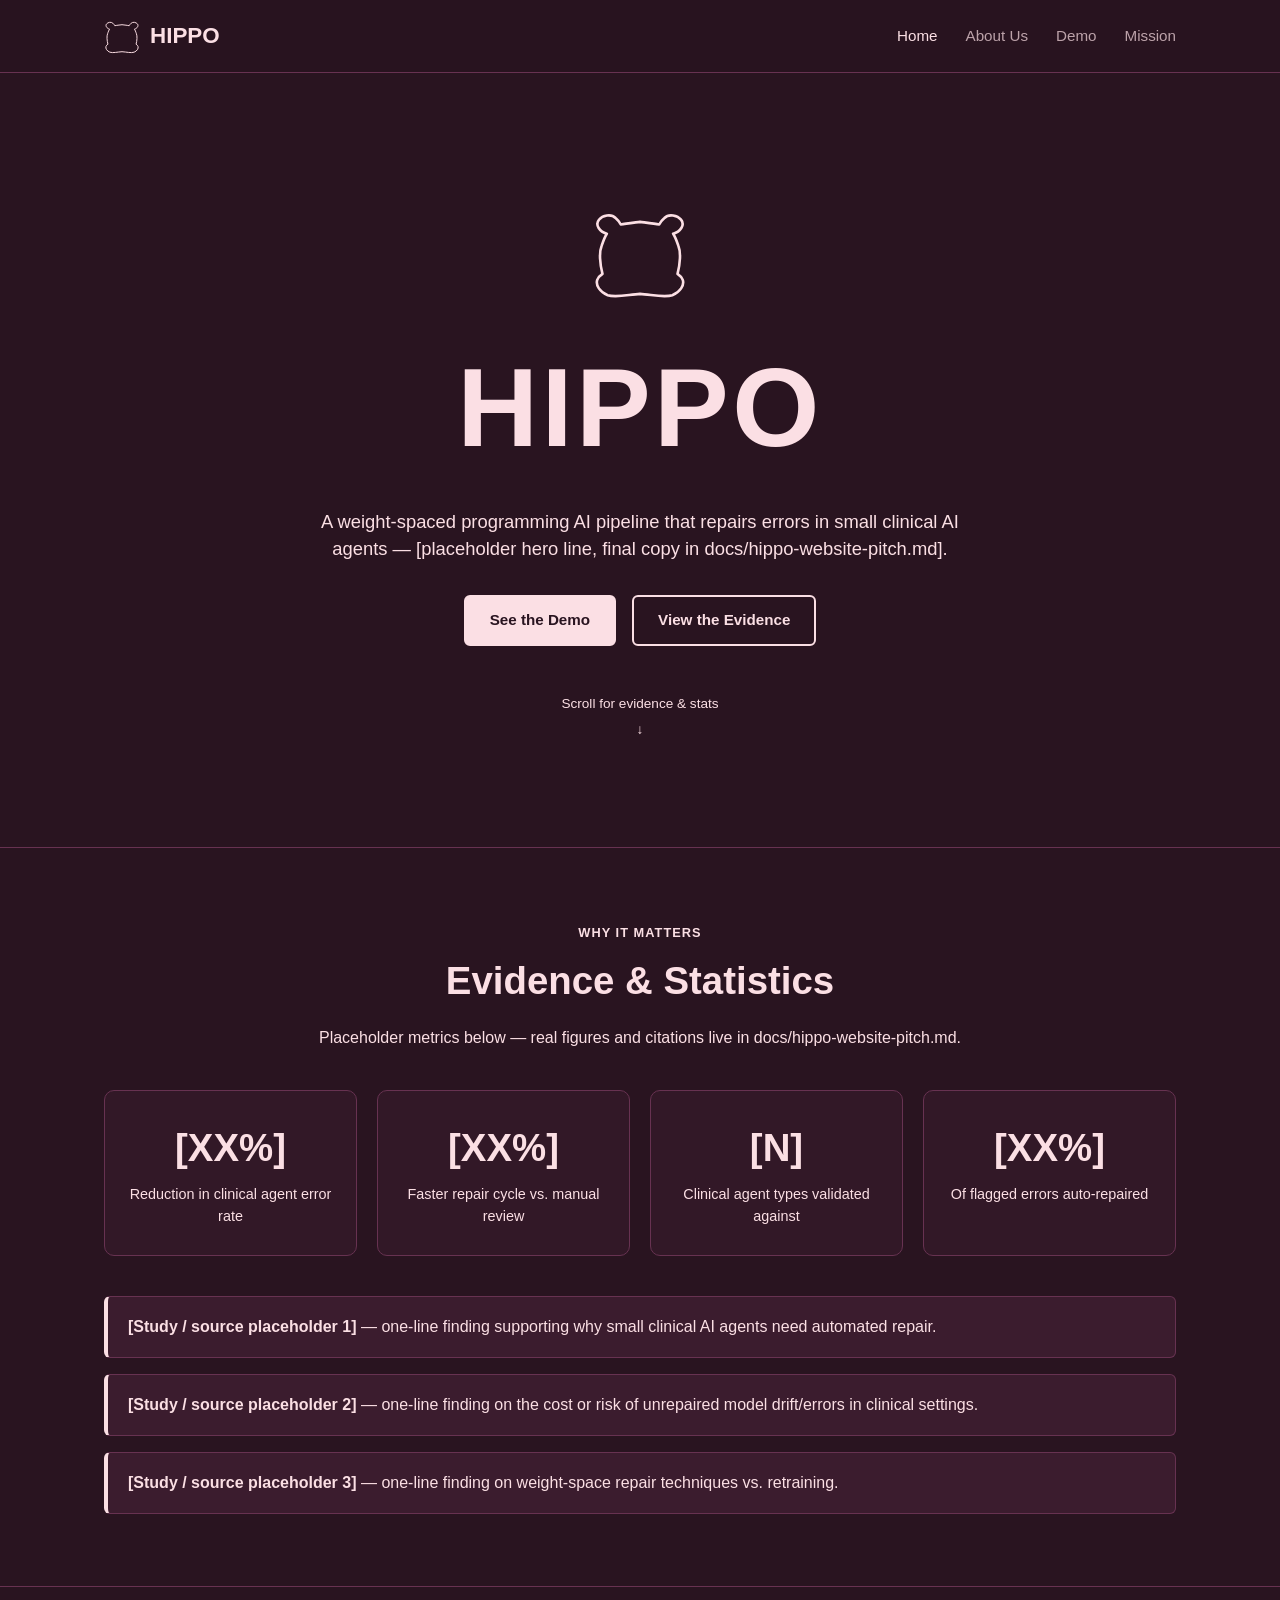
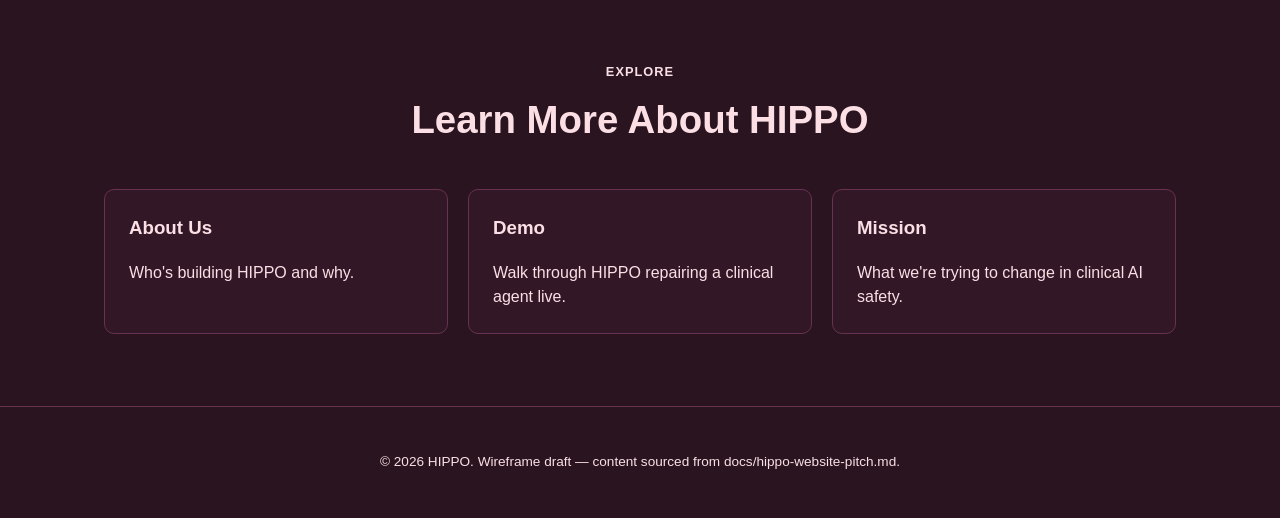
==== index.html @ a2a470d7 "Insert the pink outline hippo logo into the logo placeholders Copies hippo-outline-pink.svg from the" ====
<!DOCTYPE html>
<html lang="en">
  <head>
    <meta charset="UTF-8" />
    <meta name="viewport" content="width=device-width, initial-scale=1.0" />
    <title>HIPPO — Weight-Spaced Repair for Clinical AI</title>
    <link rel="stylesheet" href="assets/styles.css" />
  </head>
  <body>
    <header class="site-header">
      <div class="wrap">
        <a class="brand" href="index.html">
          <span class="logo-slot"><img src="assets/hippo-logo-outline-pink.svg" alt="HIPPO logo" /></span>
          <span>HIPP<strong>O</strong></span>
        </a>
        <nav class="main-nav">
          <ul>
            <li><a href="index.html" aria-current="page">Home</a></li>
            <li><a href="about.html">About Us</a></li>
            <li><a href="demo.html">Demo</a></li>
            <li><a href="mission.html">Mission</a></li>
          </ul>
        </nav>
      </div>
    </header>

    <main>
      <!-- HERO -->
      <section class="hero" style="border-top: none;">
        <div class="logo-slot-lg"><img src="assets/hippo-logo-outline-pink.svg" alt="HIPPO logo" /></div>
        <h1>HIPPO</h1>
        <p class="tagline">
          A weight-spaced programming AI pipeline that repairs errors in small
          clinical AI agents — [placeholder hero line, final copy in
          docs/hippo-website-pitch.md].
        </p>
        <div class="cta-row">
          <a class="btn btn-primary" href="demo.html">See the Demo</a>
          <a class="btn btn-secondary" href="#evidence">View the Evidence</a>
        </div>
        <a class="scroll-cue" href="#evidence">
          <span>Scroll for evidence &amp; stats</span>
          <span>&#8595;</span>
        </a>
      </section>

      <!-- EVIDENCE / STATISTICS -->
      <section id="evidence">
        <div class="wrap">
          <div class="section-head">
            <span class="eyebrow">Why It Matters</span>
            <h2>Evidence &amp; Statistics</h2>
            <p>
              Placeholder metrics below — real figures and citations live in
              docs/hippo-website-pitch.md.
            </p>
          </div>

          <div class="stats-grid">
            <div class="stat-card">
              <div class="stat-value">[XX%]</div>
              <div class="stat-label">Reduction in clinical agent error rate</div>
            </div>
            <div class="stat-card">
              <div class="stat-value">[XX%]</div>
              <div class="stat-label">Faster repair cycle vs. manual review</div>
            </div>
            <div class="stat-card">
              <div class="stat-value">[N]</div>
              <div class="stat-label">Clinical agent types validated against</div>
            </div>
            <div class="stat-card">
              <div class="stat-value">[XX%]</div>
              <div class="stat-label">Of flagged errors auto-repaired</div>
            </div>
          </div>

          <div class="evidence-list">
            <div class="evidence-item">
              <strong>[Study / source placeholder 1]</strong> — one-line
              finding supporting why small clinical AI agents need automated
              repair.
            </div>
            <div class="evidence-item">
              <strong>[Study / source placeholder 2]</strong> — one-line
              finding on the cost or risk of unrepaired model drift/errors in
              clinical settings.
            </div>
            <div class="evidence-item">
              <strong>[Study / source placeholder 3]</strong> — one-line
              finding on weight-space repair techniques vs. retraining.
            </div>
          </div>
        </div>
      </section>

      <!-- QUICK LINKS -->
      <section>
        <div class="wrap">
          <div class="section-head">
            <span class="eyebrow">Explore</span>
            <h2>Learn More About HIPPO</h2>
          </div>
          <div class="card-grid">
            <a class="card" href="about.html">
              <h3>About Us</h3>
              <p>Who's building HIPPO and why.</p>
            </a>
            <a class="card" href="demo.html">
              <h3>Demo</h3>
              <p>Walk through HIPPO repairing a clinical agent live.</p>
            </a>
            <a class="card" href="mission.html">
              <h3>Mission</h3>
              <p>What we're trying to change in clinical AI safety.</p>
            </a>
          </div>
        </div>
      </section>
    </main>

    <footer class="site-footer">
      <div class="wrap">
        <p>&copy; 2026 HIPPO. Wireframe draft — content sourced from docs/hippo-website-pitch.md.</p>
      </div>
    </footer>
  </body>
</html>
---- assets/styles.css ----
/* HIPPO site wireframe — shared styles
   Deep near-black purple background (#291420, darkened from brand #5C4954);
   text, accent, logo, and buttons all unified to a single light pink #FBDFE4.
   Final copy/stats come from docs/hippo-website-pitch.md. */

:root {
  --bg: #291420;
  --bg-raised: #3b1c2e;
  --bg-card: #321827;
  --border: #673251;
  --text: #fbdfe4;
  --text-dim: #fbdfe4;
  --accent: #fbdfe4;
  --accent-dim: #fbdfe4;
  --maxw: 1120px;
}

* {
  box-sizing: border-box;
}

html {
  scroll-behavior: smooth;
}

body {
  margin: 0;
  background-color: var(--bg);
  color: var(--text);
  font-family: Arial, Helvetica, sans-serif;
  line-height: 1.5;
}

a {
  color: var(--accent);
  text-decoration: none;
}

a:hover {
  text-decoration: underline;
}

.wrap {
  max-width: var(--maxw);
  margin: 0 auto;
  padding: 0 24px;
}

/* ---- Header / Nav ---- */

.site-header {
  position: sticky;
  top: 0;
  z-index: 10;
  background: rgba(41, 20, 32, 0.92);
  backdrop-filter: blur(6px);
  border-bottom: 1px solid var(--border);
}

.site-header .wrap {
  display: flex;
  align-items: center;
  justify-content: space-between;
  height: 72px;
}

.brand {
  display: flex;
  align-items: center;
  gap: 10px;
  font-weight: bold;
  font-size: 1.4rem;
  color: var(--text);
}

.brand .logo-slot {
  width: 36px;
  height: 36px;
  display: grid;
  place-items: center;
  flex-shrink: 0;
}

.brand .logo-slot img {
  width: 100%;
  height: 100%;
}

.brand strong {
  color: var(--accent);
  letter-spacing: 0.04em;
}

nav.main-nav ul {
  display: flex;
  gap: 28px;
  list-style: none;
  margin: 0;
  padding: 0;
}

nav.main-nav a {
  color: var(--text-dim);
  font-size: 0.95rem;
  opacity: 0.7;
  transition: opacity 0.2s ease;
}

nav.main-nav a[aria-current="page"] {
  color: var(--accent);
  opacity: 1;
  text-decoration: none;
}

nav.main-nav a:hover {
  color: var(--accent);
  opacity: 1;
}

/* ---- Hero ---- */

.hero {
  min-height: 86vh;
  display: flex;
  flex-direction: column;
  align-items: center;
  justify-content: center;
  text-align: center;
  padding: 64px 24px 40px;
}

.hero .logo-slot-lg {
  width: 96px;
  height: 96px;
  display: grid;
  place-items: center;
  margin-bottom: 24px;
}

.hero .logo-slot-lg img {
  width: 100%;
  height: 100%;
}

.hero h1 {
  margin: 0;
  font-size: clamp(3.5rem, 12vw, 7rem);
  color: var(--accent);
  letter-spacing: 0.03em;
}

.hero .tagline {
  margin: 16px 0 0;
  max-width: 640px;
  color: var(--text-dim);
  font-size: 1.15rem;
}

.hero .cta-row {
  margin-top: 32px;
  display: flex;
  gap: 16px;
  flex-wrap: wrap;
  justify-content: center;
}

.btn {
  display: inline-block;
  padding: 12px 24px;
  border-radius: 6px;
  font-weight: bold;
  font-size: 0.95rem;
  border: 2px solid var(--accent);
  transition: filter 0.2s ease, transform 0.2s ease, background 0.2s ease,
    box-shadow 0.2s ease;
}

.btn-primary {
  background: var(--accent);
  color: var(--bg);
}

.btn-primary:hover {
  filter: brightness(0.88);
  transform: translateY(-2px);
  box-shadow: 0 8px 18px rgba(0, 0, 0, 0.35);
  text-decoration: none;
}

.btn-secondary {
  background: transparent;
  color: var(--accent);
}

.btn-secondary:hover {
  background: rgba(251, 223, 228, 0.16);
  transform: translateY(-2px);
  text-decoration: none;
}

.scroll-cue {
  margin-top: 48px;
  color: var(--text-dim);
  font-size: 0.85rem;
  display: flex;
  flex-direction: column;
  align-items: center;
  gap: 6px;
  animation: bob 2s ease-in-out infinite;
}

@keyframes bob {
  0%, 100% { transform: translateY(0); }
  50% { transform: translateY(6px); }
}

/* ---- Generic section ---- */

section {
  padding: 72px 0;
  border-top: 1px solid var(--border);
}

section .section-head {
  text-align: center;
  max-width: 680px;
  margin: 0 auto 40px;
}

section .section-head .eyebrow {
  color: var(--accent);
  text-transform: uppercase;
  letter-spacing: 0.08em;
  font-size: 0.8rem;
  font-weight: bold;
}

section .section-head h2 {
  margin: 8px 0 12px;
  font-size: clamp(1.8rem, 4vw, 2.4rem);
}

section .section-head p {
  color: var(--text-dim);
}

.placeholder-note {
  font-size: 0.8rem;
  color: var(--text-dim);
  border: 1px dashed var(--border);
  border-radius: 6px;
  padding: 10px 14px;
  display: inline-block;
  margin: 0 auto 32px;
}

/* ---- Stats / evidence grid ---- */

.stats-grid {
  display: grid;
  grid-template-columns: repeat(auto-fit, minmax(220px, 1fr));
  gap: 20px;
}

.stat-card {
  background: var(--bg-card);
  border: 1px solid var(--border);
  border-radius: 10px;
  padding: 28px 20px;
  text-align: center;
}

.stat-card .stat-value {
  font-size: 2.4rem;
  font-weight: bold;
  color: var(--accent);
}

.stat-card .stat-label {
  margin-top: 8px;
  color: var(--text-dim);
  font-size: 0.9rem;
}

.evidence-list {
  margin-top: 40px;
  display: grid;
  gap: 16px;
}

.evidence-item {
  background: var(--bg-raised);
  border: 1px solid var(--border);
  border-left: 4px solid var(--accent);
  border-radius: 6px;
  padding: 18px 20px;
  color: var(--text-dim);
}

.evidence-item strong {
  color: var(--text);
}

/* ---- Content blocks (about / mission / demo) ---- */

.content-grid {
  display: grid;
  grid-template-columns: 1.1fr 0.9fr;
  gap: 40px;
  align-items: start;
}

@media (max-width: 760px) {
  .content-grid {
    grid-template-columns: 1fr;
  }
}

.media-slot {
  border: 2px dashed var(--border);
  border-radius: 10px;
  min-height: 260px;
  display: grid;
  place-items: center;
  color: var(--text-dim);
  background: var(--bg-raised);
  text-align: center;
  padding: 24px;
}

.card-grid {
  display: grid;
  grid-template-columns: repeat(auto-fit, minmax(240px, 1fr));
  gap: 20px;
}

.card {
  background: var(--bg-card);
  border: 1px solid var(--border);
  border-radius: 10px;
  padding: 24px;
}

.card h3 {
  margin-top: 0;
  color: var(--accent);
}

.card p:last-child {
  margin-bottom: 0;
}

/* Clickable cards (e.g. the homepage quick links) get a glassy pop-up hover
   instead of a separate "Go to X" link. */
a.card {
  display: block;
  color: var(--text);
  text-decoration: none;
  transition: transform 0.2s ease, background 0.2s ease, box-shadow 0.2s ease,
    border-color 0.2s ease;
}

a.card:hover {
  transform: translateY(-6px);
  background: rgba(251, 223, 228, 0.12);
  backdrop-filter: blur(10px);
  -webkit-backdrop-filter: blur(10px);
  border-color: var(--accent);
  box-shadow: 0 14px 28px rgba(0, 0, 0, 0.4);
  text-decoration: none;
}

/* ---- Footer ---- */

.site-footer {
  border-top: 1px solid var(--border);
  padding: 32px 0;
  color: var(--text-dim);
  font-size: 0.85rem;
  text-align: center;
}

.site-footer a {
  color: var(--text-dim);
}
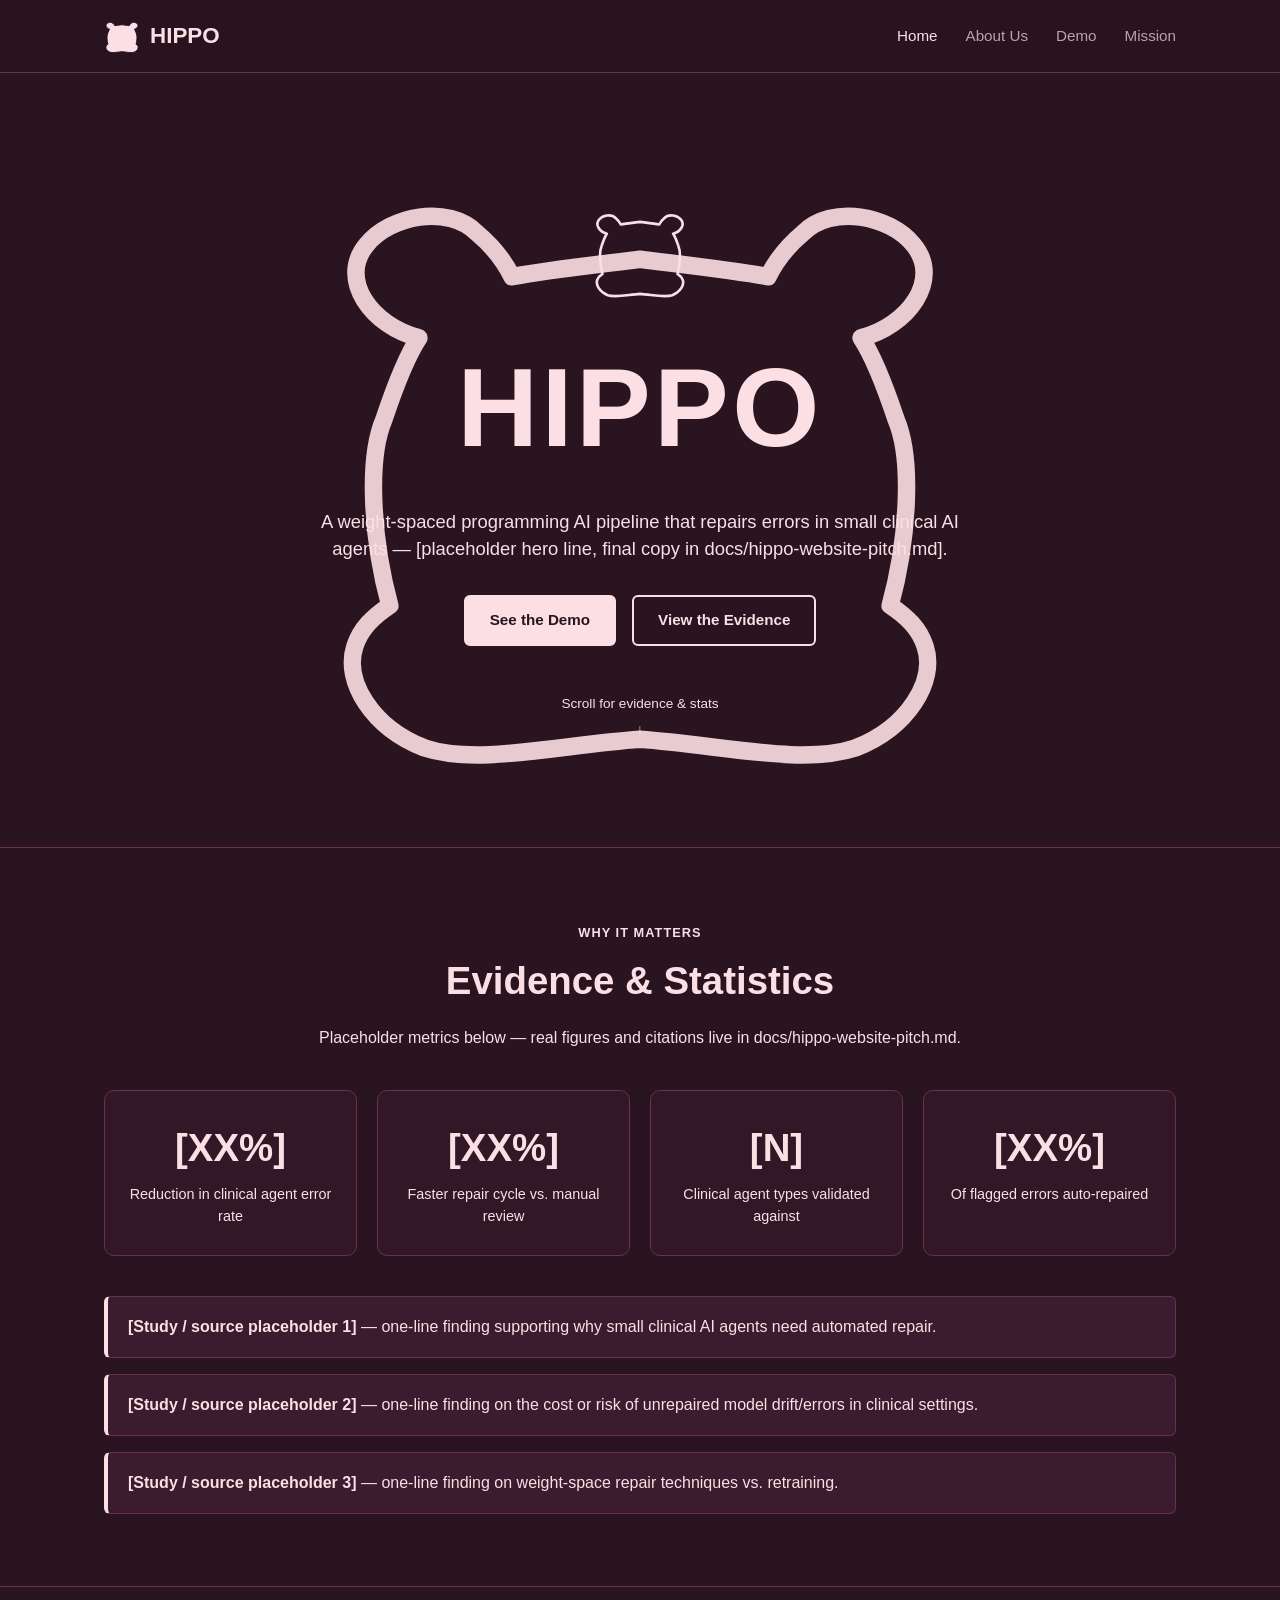
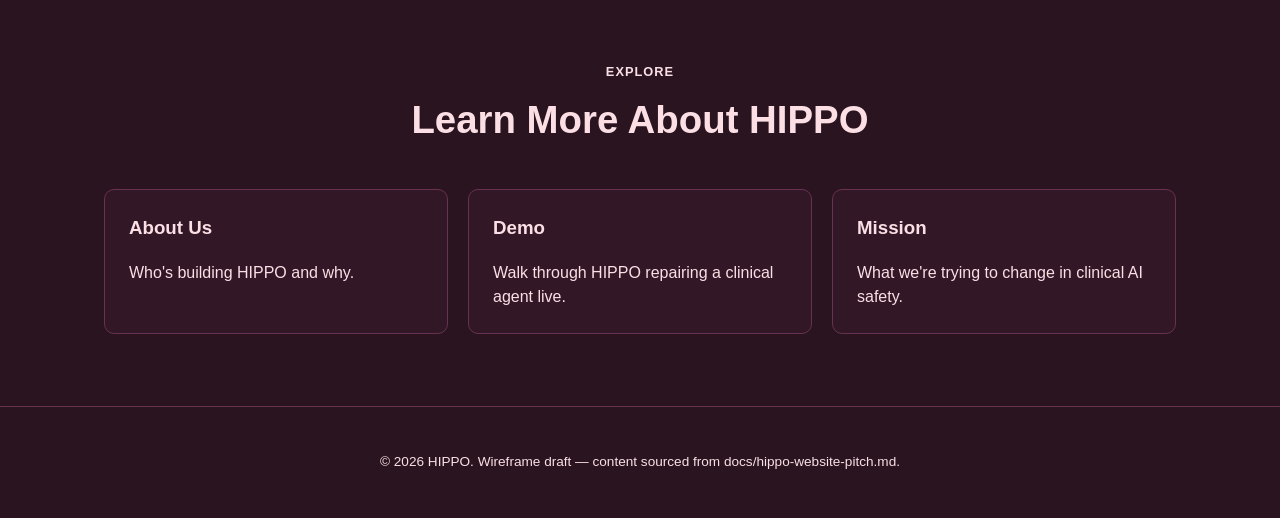
==== commit 0b41a08e: "Landing page: pink-filled header logo + huge outline hippo behind hero text Copies hippo-pink-plum.s" ====
--- a/index.html
+++ b/index.html
@@ -10,7 +10,7 @@
     <header class="site-header">
       <div class="wrap">
         <a class="brand" href="index.html">
-          <span class="logo-slot"><img src="assets/hippo-logo-outline-pink.svg" alt="HIPPO logo" /></span>
+          <span class="logo-slot"><img src="assets/hippo-logo-pink-filled.svg" alt="HIPPO logo" /></span>
           <span>HIPP<strong>O</strong></span>
         </a>
         <nav class="main-nav">
@@ -27,21 +27,29 @@
     <main>
       <!-- HERO -->
       <section class="hero" style="border-top: none;">
-        <div class="logo-slot-lg"><img src="assets/hippo-logo-outline-pink.svg" alt="HIPPO logo" /></div>
-        <h1>HIPPO</h1>
-        <p class="tagline">
-          A weight-spaced programming AI pipeline that repairs errors in small
-          clinical AI agents — [placeholder hero line, final copy in
-          docs/hippo-website-pitch.md].
-        </p>
-        <div class="cta-row">
-          <a class="btn btn-primary" href="demo.html">See the Demo</a>
-          <a class="btn btn-secondary" href="#evidence">View the Evidence</a>
+        <img
+          class="hero-bg-logo"
+          src="assets/hippo-logo-outline-pink.svg"
+          alt=""
+          aria-hidden="true"
+        />
+        <div class="hero-content">
+          <div class="logo-slot-lg"><img src="assets/hippo-logo-outline-pink.svg" alt="HIPPO logo" /></div>
+          <h1>HIPPO</h1>
+          <p class="tagline">
+            A weight-spaced programming AI pipeline that repairs errors in small
+            clinical AI agents — [placeholder hero line, final copy in
+            docs/hippo-website-pitch.md].
+          </p>
+          <div class="cta-row">
+            <a class="btn btn-primary" href="demo.html">See the Demo</a>
+            <a class="btn btn-secondary" href="#evidence">View the Evidence</a>
+          </div>
+          <a class="scroll-cue" href="#evidence">
+            <span>Scroll for evidence &amp; stats</span>
+            <span>&#8595;</span>
+          </a>
         </div>
-        <a class="scroll-cue" href="#evidence">
-          <span>Scroll for evidence &amp; stats</span>
-          <span>&#8595;</span>
-        </a>
       </section>
 
       <!-- EVIDENCE / STATISTICS -->
--- a/assets/styles.css
+++ b/assets/styles.css
@@ -120,6 +120,8 @@
 /* ---- Hero ---- */
 
 .hero {
+  position: relative;
+  overflow: hidden;
   min-height: 86vh;
   display: flex;
   flex-direction: column;
@@ -127,6 +129,27 @@
   justify-content: center;
   text-align: center;
   padding: 64px 24px 40px;
+}
+
+.hero-bg-logo {
+  position: absolute;
+  top: 50%;
+  left: 50%;
+  width: min(640px, 92vw);
+  height: auto;
+  transform: translate(-50%, -50%);
+  z-index: 0;
+  pointer-events: none;
+  opacity: 0.9;
+}
+
+.hero-content {
+  position: relative;
+  z-index: 1;
+  display: flex;
+  flex-direction: column;
+  align-items: center;
+  width: 100%;
 }
 
 .hero .logo-slot-lg {
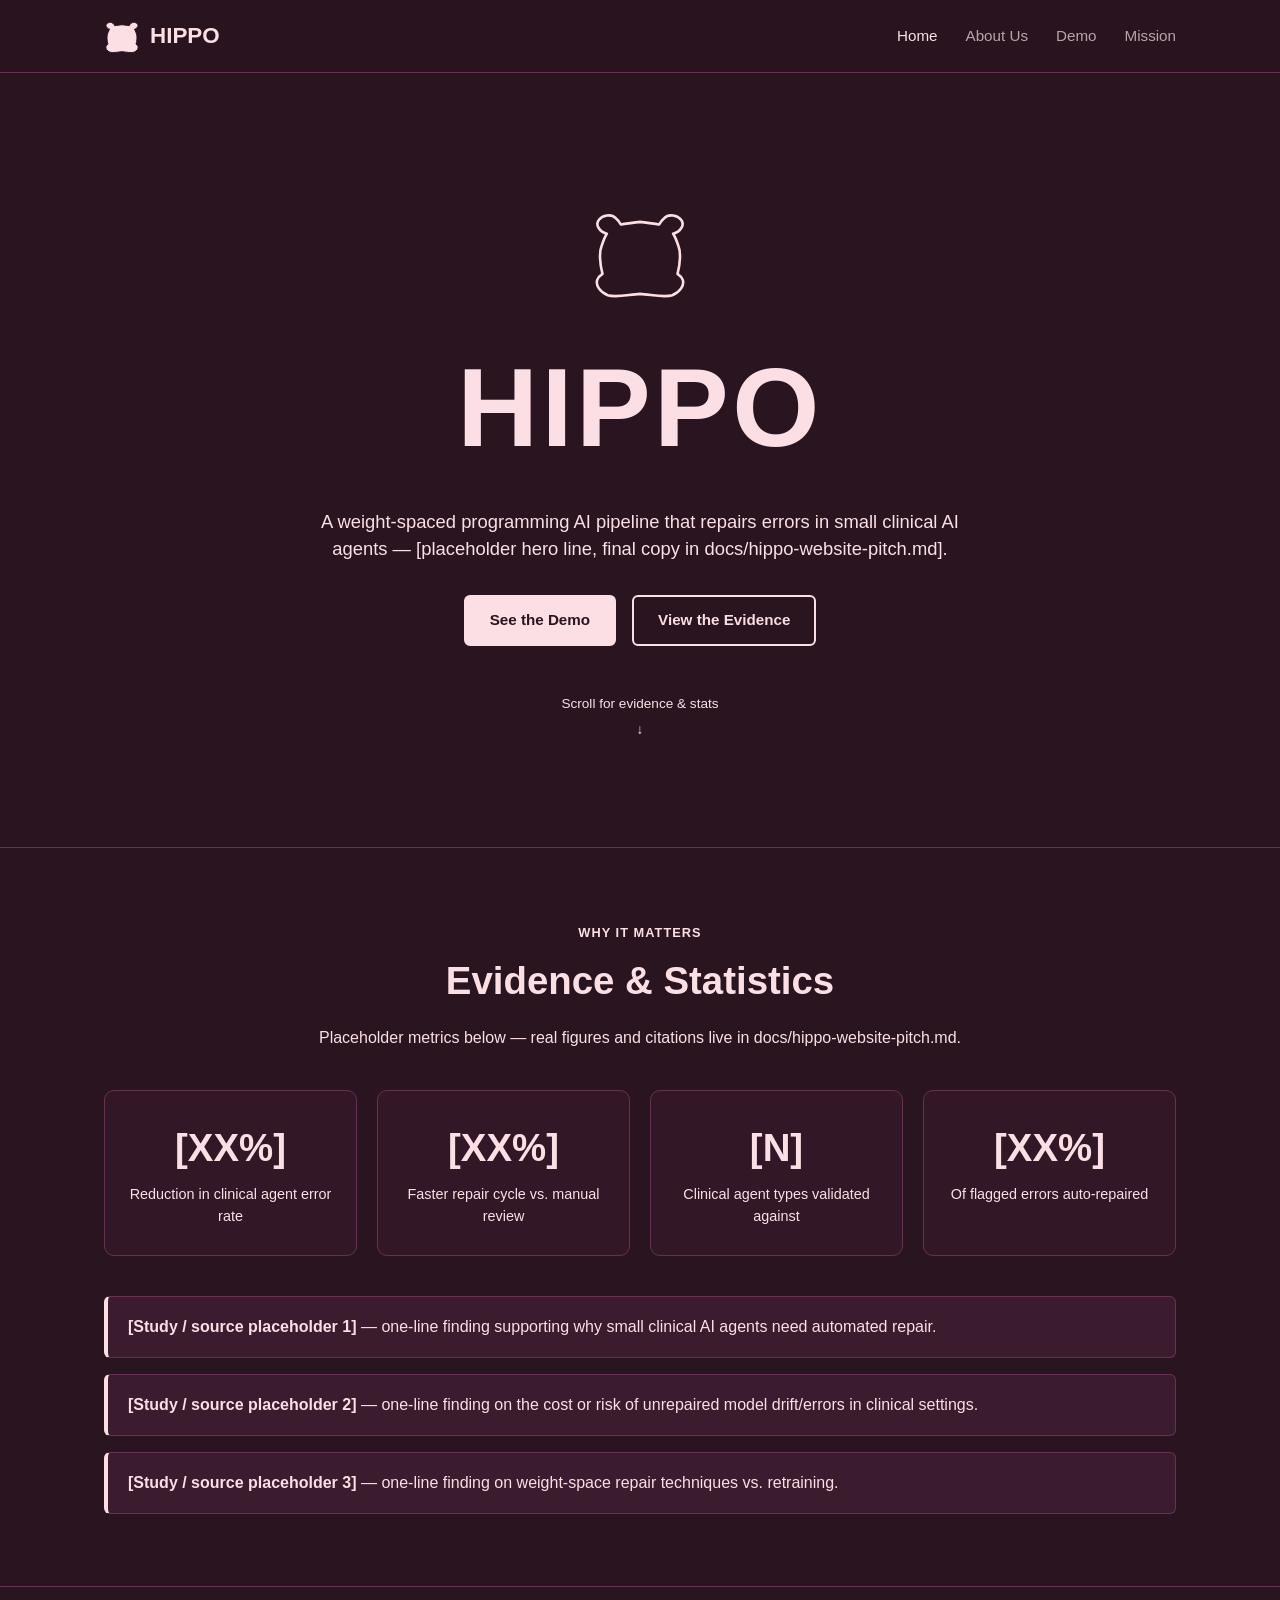
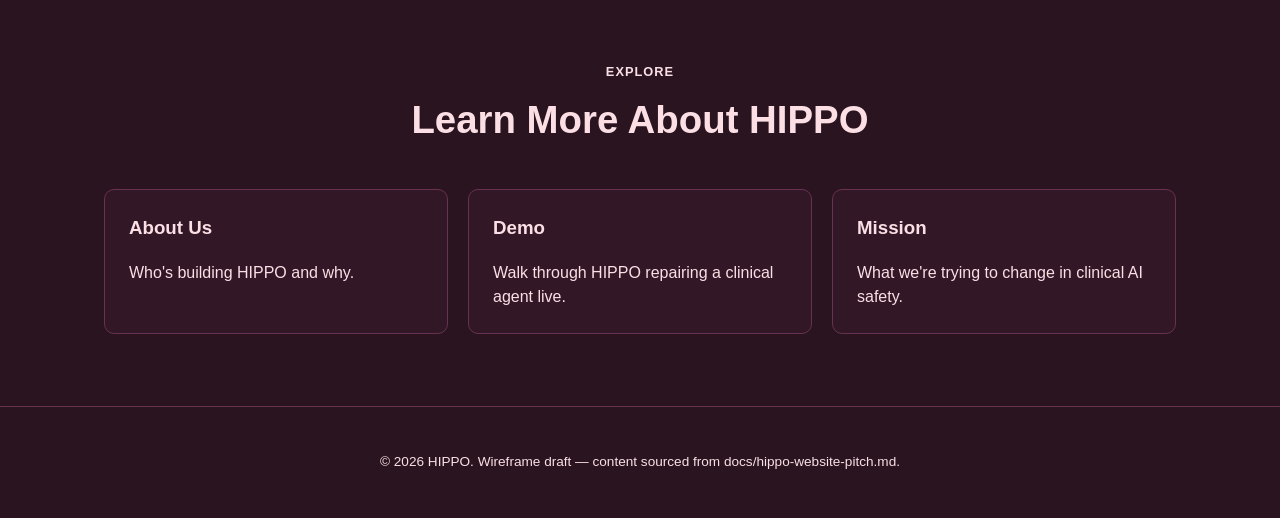
==== commit 6f67ba24: "Remove the big background hippo from the landing page hero Reverts the decorative huge outline logo " ====
--- a/index.html
+++ b/index.html
@@ -27,29 +27,21 @@
     <main>
       <!-- HERO -->
       <section class="hero" style="border-top: none;">
-        <img
-          class="hero-bg-logo"
-          src="assets/hippo-logo-outline-pink.svg"
-          alt=""
-          aria-hidden="true"
-        />
-        <div class="hero-content">
-          <div class="logo-slot-lg"><img src="assets/hippo-logo-outline-pink.svg" alt="HIPPO logo" /></div>
-          <h1>HIPPO</h1>
-          <p class="tagline">
-            A weight-spaced programming AI pipeline that repairs errors in small
-            clinical AI agents — [placeholder hero line, final copy in
-            docs/hippo-website-pitch.md].
-          </p>
-          <div class="cta-row">
-            <a class="btn btn-primary" href="demo.html">See the Demo</a>
-            <a class="btn btn-secondary" href="#evidence">View the Evidence</a>
-          </div>
-          <a class="scroll-cue" href="#evidence">
-            <span>Scroll for evidence &amp; stats</span>
-            <span>&#8595;</span>
-          </a>
+        <div class="logo-slot-lg"><img src="assets/hippo-logo-outline-pink.svg" alt="HIPPO logo" /></div>
+        <h1>HIPPO</h1>
+        <p class="tagline">
+          A weight-spaced programming AI pipeline that repairs errors in small
+          clinical AI agents — [placeholder hero line, final copy in
+          docs/hippo-website-pitch.md].
+        </p>
+        <div class="cta-row">
+          <a class="btn btn-primary" href="demo.html">See the Demo</a>
+          <a class="btn btn-secondary" href="#evidence">View the Evidence</a>
         </div>
+        <a class="scroll-cue" href="#evidence">
+          <span>Scroll for evidence &amp; stats</span>
+          <span>&#8595;</span>
+        </a>
       </section>
 
       <!-- EVIDENCE / STATISTICS -->
--- a/assets/styles.css
+++ b/assets/styles.css
@@ -120,8 +120,6 @@
 /* ---- Hero ---- */
 
 .hero {
-  position: relative;
-  overflow: hidden;
   min-height: 86vh;
   display: flex;
   flex-direction: column;
@@ -129,27 +127,6 @@
   justify-content: center;
   text-align: center;
   padding: 64px 24px 40px;
-}
-
-.hero-bg-logo {
-  position: absolute;
-  top: 50%;
-  left: 50%;
-  width: min(640px, 92vw);
-  height: auto;
-  transform: translate(-50%, -50%);
-  z-index: 0;
-  pointer-events: none;
-  opacity: 0.9;
-}
-
-.hero-content {
-  position: relative;
-  z-index: 1;
-  display: flex;
-  flex-direction: column;
-  align-items: center;
-  width: 100%;
 }
 
 .hero .logo-slot-lg {
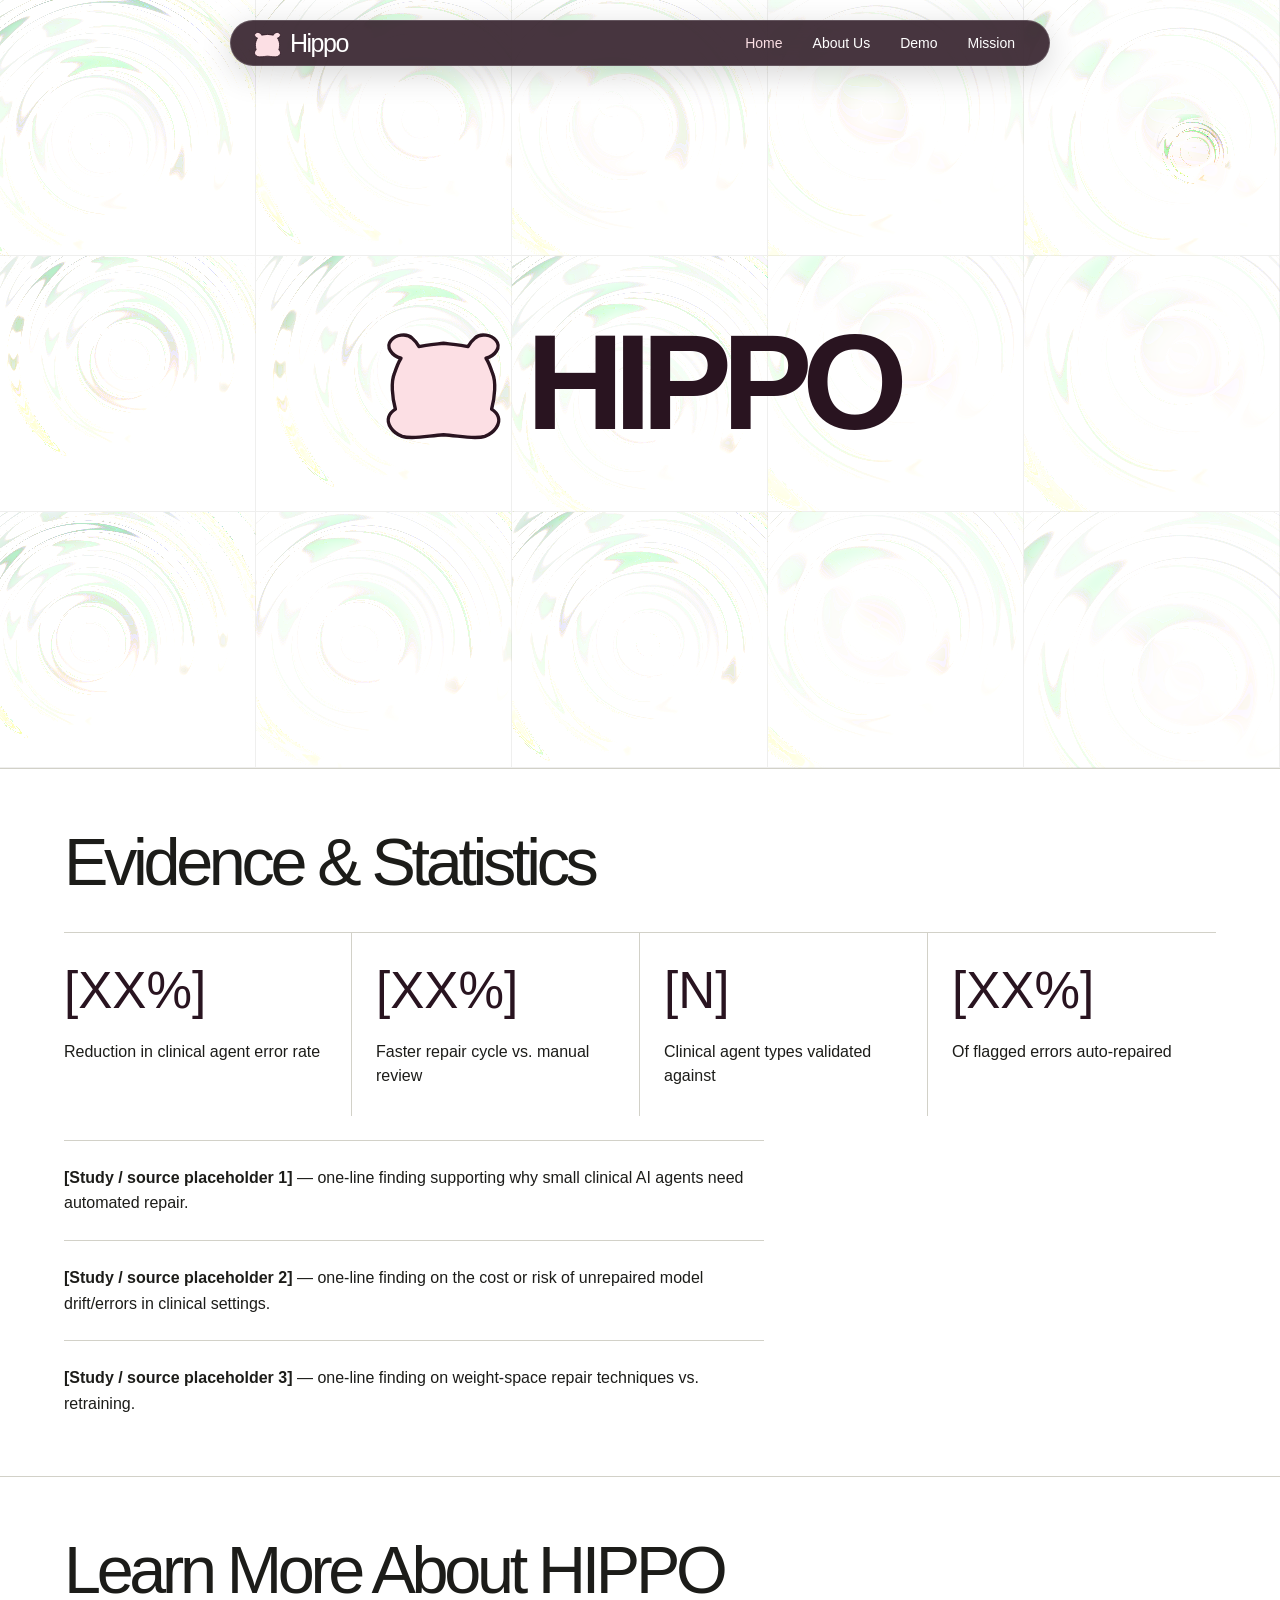
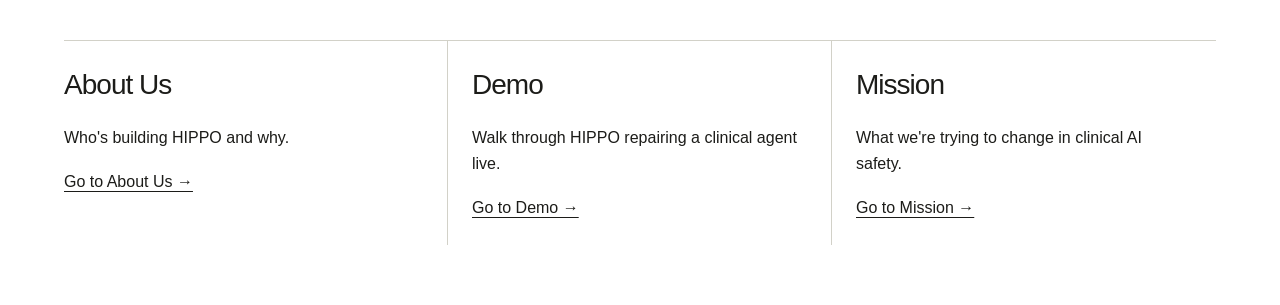
==== commit 508d1249: "Add hippo branding, wine accents, floating navigation and hero parallax" ====
--- a/index.html
+++ b/index.html
@@ -1,128 +1,65 @@
 <!DOCTYPE html>
 <html lang="en">
   <head>
-    <meta charset="UTF-8" />
-    <meta name="viewport" content="width=device-width, initial-scale=1.0" />
-    <title>HIPPO — Weight-Spaced Repair for Clinical AI</title>
-    <link rel="stylesheet" href="assets/styles.css" />
-  </head>
+    <meta charset="UTF-8">
+    <meta name="viewport" content="width=device-width, initial-scale=1">
+    <title>Hippo</title>
+    <link rel="stylesheet" href="assets/styles.css">
+    <script src="assets/rain.js" defer></script>
+    <script src="assets/parallax.js" defer></script>
+    <script src="assets/header.js" defer></script>
+</head>
   <body>
-    <header class="site-header">
-      <div class="wrap">
-        <a class="brand" href="index.html">
-          <span class="logo-slot"><img src="assets/hippo-logo-pink-filled.svg" alt="HIPPO logo" /></span>
-          <span>HIPP<strong>O</strong></span>
-        </a>
-        <nav class="main-nav">
-          <ul>
-            <li><a href="index.html" aria-current="page">Home</a></li>
-            <li><a href="about.html">About Us</a></li>
-            <li><a href="demo.html">Demo</a></li>
-            <li><a href="mission.html">Mission</a></li>
-          </ul>
-        </nav>
-      </div>
-    </header>
-
-    <main>
-      <!-- HERO -->
-      <section class="hero" style="border-top: none;">
-        <div class="logo-slot-lg"><img src="assets/hippo-logo-outline-pink.svg" alt="HIPPO logo" /></div>
-        <h1>HIPPO</h1>
-        <p class="tagline">
-          A weight-spaced programming AI pipeline that repairs errors in small
-          clinical AI agents — [placeholder hero line, final copy in
-          docs/hippo-website-pitch.md].
-        </p>
-        <div class="cta-row">
-          <a class="btn btn-primary" href="demo.html">See the Demo</a>
-          <a class="btn btn-secondary" href="#evidence">View the Evidence</a>
-        </div>
-        <a class="scroll-cue" href="#evidence">
-          <span>Scroll for evidence &amp; stats</span>
-          <span>&#8595;</span>
-        </a>
-      </section>
-
-      <!-- EVIDENCE / STATISTICS -->
-      <section id="evidence">
-        <div class="wrap">
-          <div class="section-head">
-            <span class="eyebrow">Why It Matters</span>
-            <h2>Evidence &amp; Statistics</h2>
-            <p>
-              Placeholder metrics below — real figures and citations live in
-              docs/hippo-website-pitch.md.
-            </p>
-          </div>
-
-          <div class="stats-grid">
-            <div class="stat-card">
-              <div class="stat-value">[XX%]</div>
-              <div class="stat-label">Reduction in clinical agent error rate</div>
-            </div>
-            <div class="stat-card">
-              <div class="stat-value">[XX%]</div>
-              <div class="stat-label">Faster repair cycle vs. manual review</div>
-            </div>
-            <div class="stat-card">
-              <div class="stat-value">[N]</div>
-              <div class="stat-label">Clinical agent types validated against</div>
-            </div>
-            <div class="stat-card">
-              <div class="stat-value">[XX%]</div>
-              <div class="stat-label">Of flagged errors auto-repaired</div>
-            </div>
-          </div>
-
-          <div class="evidence-list">
-            <div class="evidence-item">
-              <strong>[Study / source placeholder 1]</strong> — one-line
-              finding supporting why small clinical AI agents need automated
-              repair.
-            </div>
-            <div class="evidence-item">
-              <strong>[Study / source placeholder 2]</strong> — one-line
-              finding on the cost or risk of unrepaired model drift/errors in
-              clinical settings.
-            </div>
-            <div class="evidence-item">
-              <strong>[Study / source placeholder 3]</strong> — one-line
-              finding on weight-space repair techniques vs. retraining.
-            </div>
+    <header class="site-header"><a class="brand" href="index.html" aria-label="Hippo home"><img class="hippo-logo" src="assets/hippo-logo-pink-filled.svg" alt="" width="220" height="220"><span>Hippo</span></a><nav aria-label="Main navigation"><a href="index.html" aria-current="page">Home</a><a href="about.html">About Us</a><a href="demo.html">Demo</a><a href="mission.html">Mission</a></nav></header>
+    <main id="main">
+      <section class="hero" aria-labelledby="hero-title">
+        <div class="rain-field">
+          <canvas id="rain" role="img" aria-label="A five-column, three-row grid of animated impact ripples"></canvas>
+          <div class="field-grid" aria-hidden="true">
+            <span></span>
+            <span></span>
+            <span></span>
+            <span></span>
+            <span></span>
+            <span></span>
+            <span></span>
+            <span></span>
+            <span></span>
+            <span></span>
+            <span></span>
+            <span></span>
+            <span></span>
+            <span></span>
+            <span></span>
           </div>
         </div>
+        <h1 id="hero-title"><img class="hippo-logo" src="assets/hippo-logo-pink-filled.svg" alt="" width="220" height="220"><span>HIPPO</span></h1>
       </section>
-
-      <!-- QUICK LINKS -->
-      <section>
-        <div class="wrap">
-          <div class="section-head">
-            <span class="eyebrow">Explore</span>
-            <h2>Learn More About HIPPO</h2>
-          </div>
-          <div class="card-grid">
-            <a class="card" href="about.html">
+      <p id="rain-status" role="status" hidden></p>
+<section id="evidence" class="original-content original-section">
+<h2>Evidence &amp; Statistics</h2>
+<div class="original-cards original-metrics"><article>
+              <div class="stat-value">[XX%]</div>
+              <div class="stat-label">Reduction in clinical agent error rate</div></article><article>
+              <div class="stat-value">[XX%]</div>
+              <div class="stat-label">Faster repair cycle vs. manual review</div></article><article>
+              <div class="stat-value">[N]</div>
+              <div class="stat-label">Clinical agent types validated against</div></article><article>
+              <div class="stat-value">[XX%]</div>
+              <div class="stat-label">Of flagged errors auto-repaired</div></article></div><div class="original-sources"><p><strong>[Study / source placeholder 1]</strong> — one-line finding supporting why small clinical AI agents need automated repair.</p><p><strong>[Study / source placeholder 2]</strong> — one-line finding on the cost or risk of unrepaired model drift/errors in clinical settings.</p><p><strong>[Study / source placeholder 3]</strong> — one-line finding on weight-space repair techniques vs. retraining.</p></div></section>
+<section class="original-content original-section"><h2>Learn More About HIPPO</h2><div class="original-cards"><article>
               <h3>About Us</h3>
               <p>Who's building HIPPO and why.</p>
-            </a>
-            <a class="card" href="demo.html">
+              <a href="about.html">Go to About Us &rarr;</a>
+            </article><article>
               <h3>Demo</h3>
               <p>Walk through HIPPO repairing a clinical agent live.</p>
-            </a>
-            <a class="card" href="mission.html">
+              <a href="demo.html">Go to Demo &rarr;</a>
+            </article><article>
               <h3>Mission</h3>
               <p>What we're trying to change in clinical AI safety.</p>
-            </a>
-          </div>
-        </div>
-      </section>
+              <a href="mission.html">Go to Mission &rarr;</a>
+            </article></div></section>
     </main>
-
-    <footer class="site-footer">
-      <div class="wrap">
-        <p>&copy; 2026 HIPPO. Wireframe draft — content sourced from docs/hippo-website-pitch.md.</p>
-      </div>
-    </footer>
   </body>
 </html>
--- a/assets/styles.css
+++ b/assets/styles.css
@@ -1,385 +1,1344 @@
-/* HIPPO site wireframe — shared styles
-   Deep near-black purple background (#291420, darkened from brand #5C4954);
-   text, accent, logo, and buttons all unified to a single light pink #FBDFE4.
-   Final copy/stats come from docs/hippo-website-pitch.md. */
-
 :root {
-  --bg: #291420;
-  --bg-raised: #3b1c2e;
-  --bg-card: #321827;
-  --border: #673251;
-  --text: #fbdfe4;
-  --text-dim: #fbdfe4;
-  --accent: #fbdfe4;
-  --accent-dim: #fbdfe4;
-  --maxw: 1120px;
+  --paper:#ffffff;
+  --ink:#1c1c19;
+  --muted:#66665f;
+  --line:#d2d1c8;
+  --accent:#291420;
+  --pink:#fbdfe4;
+  --acid:#dfff86;
+  font-family:Arial,Helvetica,sans-serif;
+  color:var(--ink);
+  background:var(--paper);
+  font-synthesis:none;
 }
 
 * {
-  box-sizing: border-box;
+  box-sizing:border-box;
 }
 
 html {
-  scroll-behavior: smooth;
+  scroll-behavior:smooth;
+  scroll-padding-top:90px;
 }
 
 body {
-  margin: 0;
-  background-color: var(--bg);
-  color: var(--text);
-  font-family: Arial, Helvetica, sans-serif;
+  margin:0;
+}
+
+a {
+  color:inherit;
+  text-decoration:none;
+}
+
+button {
+  font:inherit;
+  color:inherit;
+  cursor:pointer;
+}
+
+button:disabled {
+  cursor:default;
+  opacity:.5;
+}
+
+a,button {
+  -webkit-tap-highlight-color:transparent;
+}
+
+a:focus-visible,button:focus-visible {
+  outline:3px solid var(--accent);
+  outline-offset:6px;
+}
+
+::selection {
+  background:var(--accent);
+  color:var(--ink);
+}
+
+h1,h2,h3,p {
+  margin:0;
+}
+
+p {
+  line-height:1.5;
+}
+
+h1,h2,h3 {
+  font-weight:500;
+}
+
+h2 {
+  font-size:clamp(38px,5.2vw,80px);
+  letter-spacing:-.065em;
+  line-height:1.02;
+}
+
+h3 {
+  letter-spacing:-.035em;
+}
+
+button {
+  border:0;
+  background:none;
+}
+
+button:hover,a:hover {
+  color:var(--accent);
+}
+
+.mono,.edition,.item-label,.draft-label,.metric-value small,.footer-bottom,.explore-links small {
+  font-family:monospace;
+  font-size:11px;
+  font-weight:400;
+  line-height:1.5;
+  letter-spacing:.02em;
+}
+
+.skip-link {
+  position:fixed;
+  top:-100px;
+  left:20px;
+  padding:12px;
+  background:var(--ink);
+  color:white;
+  z-index:20;
+}
+
+.skip-link:focus {
+  top:10px;
+}
+
+.site-header {
+  position:fixed;
+  top:20px;
+  left:50%;
+  transform:translateX(-50%);
+  z-index:20;
+  width:calc(100% - 40px);
+  max-width:820px;
+  min-height:46px;
+  display:flex;
+  align-items:center;
+  justify-content:space-between;
+  padding:5px 22px;
+  gap:24px;
+  border:1px solid rgba(255,255,255,.16);
+  border-radius:999px;
+  background:rgba(41,20,32,.86);
+  color:var(--paper);
+  backdrop-filter:blur(20px);
+  -webkit-backdrop-filter:blur(20px);
+  box-shadow:0 8px 32px rgba(0,0,0,.16);
+  transition:opacity .22s ease, transform .22s ease;
+}
+
+.site-header.is-hidden {
+  opacity:0;
+  transform:translate(-50%, -12px);
+  pointer-events:none;
+}
+
+.site-header:focus-within {
+  opacity:1;
+  transform:translateX(-50%);
+  pointer-events:auto;
+}
+
+.site-header a:hover,
+.site-header a[aria-current=page] {
+  color:var(--pink);
+}
+
+.site-header nav a {
+  display:block;
+  padding:7px 12px;
+  border-radius:999px;
+}
+
+.site-header nav a:hover {
+  background:rgba(255,255,255,.08);
+}
+
+main > .page-masthead {
+  padding-top:110px;
+}
+
+.brand {
+  display:flex;
+  align-items:center;
+  font-size:25px;
+  letter-spacing:-1.5px;
+  gap:8px;
+}
+
+.brand-mark {
+  font-size:39px;
+  line-height:1;
+}
+
+.brand-dot {
+  font-size:12px;
+  align-self:flex-start;
+  margin-top:7px;
+}
+
+.header-note {
+  font:11px monospace;
+  color:var(--muted);
+}
+
+nav {
+  display:flex;
+  gap:6px;
+}
+
+nav a {
+  font-size:14px;
+  position:relative;
+}
+
+
+.hero {
+  position:relative;
+  isolation:isolate;
+  aspect-ratio:5/3;
+  overflow:hidden;
+}
+
+.rain-field {
+  position:absolute;
+  inset:0;
+  z-index:-2;
+  background:#ffffff;
+  background-size:20% 33.333%;
+}
+
+#rain {
+  display:block;
+  width:100%;
+  height:100%;
+}
+
+.field-grid {
+  position:absolute;
+  inset:0;
+  display:grid;
+  grid-template-columns:repeat(5,1fr);
+  grid-template-rows:repeat(3,1fr);
+  pointer-events:none;
+}
+
+.field-grid>span {
+  border-right:1px solid #1c1c1912;
+  border-bottom:1px solid #1c1c1912;
+  padding:10px;
+}
+
+.field-grid i {
+  font:9px monospace;
+  color:#1c1c194f;
+  font-style:normal;
+}
+
+.hero-top {
+  position:absolute;
+  top:30px;
+  left:3%;
+  right:3%;
+  display:flex;
+  justify-content:space-between;
+}
+
+.hero-top>span {
+  background:#ffffffd9;
+  padding:5px 8px;
+}
+
+.hero h1 {
+  position:absolute;
+  top:50%;
+  left:0;
+  right:0;
+  transform:translateY(calc(-52% + var(--hero-parallax, 0px)));
+  will-change:transform;
+  text-align:center;
+  font-size:clamp(42px,10.6vw,190px);
+  line-height:.89;
+  letter-spacing:-.075em;
+  font-weight:600;
+  pointer-events:none;
+  text-shadow:0 2px 12px #ffffff55;
+}
+
+.hero h1>span {
+  font-size:.85em;
+}
+
+.floating-pill {
+  display:inline-flex;
+  align-items:center;
+  gap:18px;
+  border-radius:50px;
+  background:var(--ink);
+  color:var(--paper);
+  padding:10px 19px;
+  font-size:clamp(14px,1.5vw,25px);
+  white-space:nowrap;
+}
+
+.hero>.floating-pill {
+  position:absolute;
+}
+
+.pill-one {
+  left:9%;
+  top:24%;
+  transform:rotate(-12deg);
+}
+
+.pill-two {
+  right:15%;
+  top:20%;
+  transform:rotate(9deg);
+}
+
+.hero>.pill-three {
+  left:22%;
+  top:70%;
+  background:var(--accent);
+  color:var(--ink);
+  transform:rotate(7deg);
+}
+
+.pill-four {
+  right:8%;
+  top:65%;
+  transform:rotate(-8deg);
+}
+
+.hero-bottom {
+  position:absolute;
+  bottom:26px;
+  left:3%;
+  right:3%;
+  display:flex;
+  justify-content:space-between;
+  align-items:end;
+  gap:20px;
+}
+
+.hero-bottom p {
+  font-size:13px;
+  background:#ffffffdd;
+  padding:8px;
+}
+
+.round-link {
+  border:1px solid var(--ink);
+  border-radius:50%;
+  width:46px;
+  height:46px;
+  display:grid;
+  place-items:center;
+  font-size:24px;
+  background:var(--paper);
+}
+
+.pill-link {
+  display:inline-flex;
+  gap:32px;
+  align-items:center;
+  padding:14px 22px;
+  border:1px solid var(--ink);
+  border-radius:40px;
+  font-size:14px;
+  background:var(--paper);
+  transition:background .2s;
+}
+
+.pill-link:hover {
+  background:var(--accent);
+  color:var(--ink);
+}
+
+.field-toolbar {
+  padding:15px 3%;
+  display:flex;
+  justify-content:space-between;
+  align-items:center;
+  border-bottom:1px solid var(--line);
+  gap:12px;
+}
+
+.field-toolbar>div {
+  display:flex;
+  gap:26px;
+}
+
+.field-toolbar button {
+  font-size:12px;
+  min-height:28px;
+}
+
+.section-pad {
+  padding:85px 5%;
+  display:grid;
+  grid-template-columns:1fr 1.3fr;
+  gap:8%;
+  border-bottom:1px solid var(--line);
+}
+
+.section-kicker {
+  display:flex;
+  flex-direction:column;
+  align-items:flex-start;
+  gap:35px;
+}
+
+.tiny-orbit {
+  font-size:100px;
+  color:var(--accent);
+  line-height:1;
+}
+
+.intro p,.story p,.mission-statement p,.access p {
+  max-width:570px;
+  font-size:18px;
+  margin-top:26px;
+  color:#4e4e48;
+}
+
+.draft-label {
+  display:inline-block;
+  border:1px solid #bbb9ae;
+  padding:6px 10px;
+  border-radius:30px;
+  font-size:10px;
+  margin-top:24px;
+}
+
+.section-heading {
+  padding:60px 3% 35px;
+  display:flex;
+  justify-content:space-between;
+  align-items:end;
+  gap:35px;
+}
+
+.section-heading h2 {
+  margin-top:17px;
+}
+
+.section-heading p {
+  font-size:13px;
+  color:var(--muted);
+}
+
+.metric-grid {
+  display:grid;
+  grid-template-columns:repeat(4,1fr);
+  border-top:1px solid var(--line);
+  border-bottom:1px solid var(--line);
+}
+
+.metric {
+  padding:18px 20px 25px;
+  border-right:1px solid var(--line);
+}
+
+.metric:last-child {
+  border:0;
+}
+
+.item-label {
+  display:flex;
+  justify-content:space-between;
+  margin-bottom:18px;
+}
+
+.item-label>span:last-child {
+  font-size:18px;
+  color:var(--muted);
+}
+
+.metric-visual {
+  aspect-ratio:1.3;
+  display:flex;
+  align-items:center;
+  justify-content:center;
+  overflow:hidden;
+  position:relative;
+}
+
+.visual-one {
+  background:var(--accent);
+}
+
+.visual-one>span {
+  font-size:clamp(110px,16vw,240px);
+  line-height:1;
+  transform:rotate(-10deg);
+}
+
+.visual-two {
+  background:var(--ink);
+  color:var(--paper);
+}
+
+.visual-two>span {
+  font-size:clamp(110px,16vw,240px);
+  line-height:1;
+}
+
+.visual-three {
+  background:#deddd3;
+  display:grid;
+  grid-template-columns:repeat(3,1fr);
+  gap:7px;
+  padding:10% 23%;
+  align-content:center;
+}
+
+.visual-three i {
+  aspect-ratio:1;
+  border-radius:50%;
+  border:1px solid var(--ink);
+  background:var(--paper);
+}
+
+.visual-three i:nth-child(3n+1) {
+  background:var(--accent);
+}
+
+.visual-four {
+  background:var(--acid);
+}
+
+.visual-four>span {
+  font-size:clamp(110px,16vw,240px);
+  line-height:1;
+}
+
+.metric h3 {
+  font-size:25px;
+  margin:24px 0 10px;
+}
+
+.metric p {
+  font-size:13px;
+  color:var(--muted);
+  min-height:40px;
+}
+
+.metric-value {
+  display:flex;
+  gap:12px;
+  align-items:center;
+  font-size:35px;
+  margin-top:15px;
+}
+
+.metric-value small {
+  color:var(--muted);
+}
+
+.source-note {
+  display:flex;
+  align-items:center;
+  justify-content:space-between;
+  padding:22px 3%;
+  gap:20px;
+}
+
+.source-note .draft-label {
+  margin:0;
+}
+
+.source-note a {
+  font:11px monospace;
+  text-decoration:underline;
+  text-underline-offset:4px;
+}
+
+.evidence-rows {
+  padding:0 3% 50px;
+}
+
+.evidence-rows>div {
+  display:grid;
+  grid-template-columns:1fr 3fr 1fr;
+  gap:20px;
+  align-items:center;
+  padding:22px 0;
+  border-top:1px solid var(--line);
+}
+
+.evidence-rows h3 {
+  font-size:18px;
+}
+
+.evidence-rows>div>span:last-child {
+  font:10px monospace;
+  color:var(--muted);
+  text-align:right;
+}
+
+.explore {
+  border-top:1px solid var(--line);
+}
+
+.explore-links a {
+  padding:22px 0;
+  border-bottom:1px solid var(--line);
+  display:flex;
+  align-items:center;
+  justify-content:space-between;
+  font-size:clamp(32px,4vw,60px);
+  letter-spacing:-.05em;
+}
+
+.explore-links a:first-child {
+  padding-top:0;
+}
+
+.explore-links small {
+  display:block;
+  letter-spacing:0;
+  margin-bottom:10px;
+  color:var(--muted);
+}
+
+.site-footer {
+  padding:35px 3% 24px;
+  background:var(--accent);
+}
+
+.footer-brand {
+  font-size:clamp(100px,23vw,380px);
+  font-weight:600;
+  letter-spacing:-.085em;
+  line-height:1;
+  display:flex;
+  justify-content:space-between;
+  align-items:center;
+}
+
+.footer-brand>span {
+  font-size:.65em;
+  font-weight:400;
+}
+
+.footer-bottom {
+  border-top:1px solid #1c1c1940;
+  display:flex;
+  justify-content:space-between;
+  gap:20px;
+  padding-top:22px;
+  margin-top:25px;
+  font-size:10px;
+}
+
+.page-masthead {
+  padding:40px 5% 45px;
+  border-bottom:1px solid var(--line);
+}
+
+.page-masthead .section-kicker {
+  flex-direction:row;
+  justify-content:space-between;
+}
+
+.page-masthead h1 {
+  font-size:clamp(55px,8.4vw,145px);
+  line-height:.98;
+  letter-spacing:-.07em;
+  margin:65px 0 45px;
+}
+
+.page-masthead em {
+  font-style:normal;
+  color:#78786e;
+}
+
+.masthead-bottom {
+  display:flex;
+  align-items:center;
+  justify-content:space-between;
+  gap:30px;
+}
+
+.masthead-bottom p {
+  font-size:15px;
+  max-width:420px;
+  color:var(--muted);
+}
+
+.masthead-bottom .floating-pill {
+  background:var(--accent);
+  color:var(--ink);
+  transform:rotate(-5deg);
+}
+
+.story h2,.team h2,.mission-statement h2,.access h2 {
+  margin-top:22px;
+}
+
+.editorial-art {
+  position:relative;
+  background:var(--acid);
+  aspect-ratio:1;
+  display:flex;
+  align-items:center;
+  justify-content:center;
+  overflow:hidden;
+}
+
+.editorial-art>span {
+  position:absolute;
+  width:52%;
+  height:52%;
+  border-radius:50%;
+  border:1px solid var(--ink);
+  background:var(--accent);
+  mix-blend-mode:multiply;
+}
+
+.editorial-art>span:first-child {
+  transform:translate(-24%,-15%);
+}
+
+.editorial-art>span:nth-child(2) {
+  transform:translate(24%,-15%);
+}
+
+.editorial-art>span:nth-child(3) {
+  transform:translateY(25%);
+}
+
+.editorial-art small {
+  position:absolute;
+  bottom:20px;
+}
+
+.team {
+  background:#eae9e0;
+}
+
+.empty-editorial {
+  border-top:1px solid var(--ink);
+  padding-top:25px;
+}
+
+.large-asterisk {
+  font-size:90px;
+  line-height:1;
+}
+
+.empty-editorial h3 {
+  font-size:28px;
+  margin:22px 0 12px;
+}
+
+.empty-editorial p {
+  max-width:400px;
+  font-size:15px;
+  color:var(--muted);
+}
+
+.principle-rows {
+  padding:0 3% 50px;
+}
+
+.principle-rows article {
+  display:grid;
+  grid-template-columns:.3fr 1.2fr 1fr;
+  gap:30px;
+  padding:40px 0;
+  border-top:1px solid var(--line);
+}
+
+.principle-rows h3 {
+  font-size:clamp(28px,3vw,46px);
+}
+
+.principle-rows p {
+  font-size:16px;
+  color:var(--muted);
+  max-width:450px;
+}
+
+.next-page {
+  padding:45px 5% 65px;
+  border-top:1px solid var(--line);
+}
+
+.next-page>a {
+  display:flex;
+  justify-content:space-between;
+  font-size:clamp(32px,5.4vw,80px);
+  letter-spacing:-.06em;
+  margin-top:20px;
+  gap:20px;
+}
+
+.demo-section {
+  padding:50px 5%;
+}
+
+.demo-stage {
+  padding:30px;
+  background:var(--ink);
+  color:var(--paper);
+}
+
+.process-diagram {
+  display:flex;
+  justify-content:center;
+  align-items:center;
+  gap:25px;
+  padding:90px 0;
+}
+
+.process-diagram>span {
+  aspect-ratio:1;
+  border:1px solid #77776e;
+  border-radius:50%;
+  width:25%;
+  display:flex;
+  flex-direction:column;
+  align-items:center;
+  justify-content:center;
+  font-size:clamp(22px,3vw,50px);
+  letter-spacing:-.05em;
+}
+
+.process-diagram>span:nth-of-type(2) {
+  background:var(--accent);
+  border-color:var(--accent);
+  color:var(--ink);
+}
+
+.process-diagram small {
+  font:11px monospace;
+  letter-spacing:0;
+  margin-top:10px;
+}
+
+.process-diagram b {
+  font-size:30px;
+  font-weight:400;
+}
+
+.demo-stage-bottom {
+  display:flex;
+  justify-content:space-between;
+  align-items:center;
+  gap:20px;
+  font:11px monospace;
+  color:#c6c5ba;
+}
+
+.demo-stage-bottom .draft-label {
+  margin:0;
+}
+
+.access {
+  background:var(--acid);
+}
+
+.access p {
+  margin-top:0;
+  margin-bottom:25px;
+}
+
+.mission-statement {
+  background:var(--accent);
+}
+
+.mission-statement p {
+  color:var(--ink);
+}
+
+.mission-statement .draft-label {
+  border-color:#1c1c1960;
+}
+
+.mission-statement h2 {
+  margin-top:0;
+}
+
+@media(max-width:900px) {
+  .header-note {
+    display:none;
+  }
+  .site-header {
+    min-height:46px;
+  }
+  .hero h1 {
+    font-size:10.5vw;
+  }
+  .hero-top {
+    top:15px;
+  }
+  .hero-top .mono,.edition {
+    font-size:8px;
+  }
+  .hero-bottom {
+    bottom:15px;
+  }
+  .hero-bottom p {
+    font-size:10px;
+  }
+  .hero-bottom .pill-link {
+    font-size:11px;
+    padding:10px 14px;
+    gap:12px;
+  }
+  .round-link {
+    width:34px;
+    height:34px;
+    font-size:20px;
+  }
+  .metric-grid {
+    grid-template-columns:repeat(2,1fr);
+  }
+  .metric {
+    border-bottom:1px solid var(--line);
+  }
+  .metric-visual>span {
+    font-size:27vw;
+  }
+  .metric:nth-child(2) {
+    border-right:0;
+  }
+  .section-pad {
+    padding:60px 5%;
+    gap:6%;
+  }
+  .section-heading {
+    padding-top:45px;
+  }
+  .section-heading p {
+    max-width:230px;
+  }
+  .footer-bottom {
+    flex-wrap:wrap;
+  }
+  .process-diagram {
+    gap:15px;
+    padding:65px 0;
+  }
+  .process-diagram small {
+    font-size:9px;
+  }
+}
+
+@media(max-width:600px) {
+  .site-header {
+    top:12px;
+    width:calc(100% - 24px);
+    min-height:42px;
+    padding:4px 14px;
+    gap:10px;
+  }
+  .site-header .brand {
+    font-size:21px;
+    letter-spacing:-1px;
+    gap:5px;
+    flex-shrink:0;
+  }
+  .site-header .brand-mark {
+    font-size:25px;
+  }
+  .site-header nav {
+    gap:0;
+  }
+  .site-header nav a {
+    font-size:11px;
+    padding:7px 6px;
+    white-space:nowrap;
+  }
+  main > .page-masthead {
+    padding-top:85px;
+  }
+  .hero {
+    aspect-ratio:5/3;
+  }
+  .hero-top {
+    top:8px;
+    left:3%;
+    right:3%;
+  }
+  .hero-top .edition {
+    display:none;
+  }
+  .hero-top .mono {
+    font-size:7px;
+    padding:3px;
+  }
+  .hero h1 {
+    font-size:10.7vw;
+    transform:translateY(calc(-48% + var(--hero-parallax, 0px)));
+  }
+  .hero>.floating-pill {
+    font-size:9px;
+    padding:5px 9px;
+    gap:6px;
+  }
+  .pill-one {
+    top:24%;
+    left:5%;
+  }
+  .pill-two {
+    top:22%;
+    right:10%;
+  }
+  .hero>.pill-three {
+    top:70%;
+    left:20%;
+  }
+  .pill-four {
+    top:68%;
+    right:5%;
+  }
+  .hero-bottom {
+    bottom:8px;
+    gap:4px;
+  }
+  .hero-bottom p {
+    font-size:7px;
+    padding:3px;
+  }
+  .hero-bottom .pill-link {
+    font-size:8px;
+    padding:6px 9px;
+    gap:6px;
+  }
+  .hero-bottom .round-link {
+    display:none;
+  }
+  .field-grid>span {
+    padding:5px;
+  }
+  .field-grid i {
+    font-size:6px;
+  }
+  .field-toolbar {
+    padding:10px 5%;
+    align-items:start;
+    flex-direction:column;
+    gap:5px;
+  }
+  .field-toolbar .mono {
+    font-size:9px;
+  }
+  .field-toolbar>div {
+    width:100%;
+    justify-content:space-between;
+  }
+  .field-toolbar button {
+    font-size:11px;
+  }
+  .section-pad {
+    grid-template-columns:1fr;
+    gap:30px;
+    padding:45px 5%;
+  }
+  .section-kicker {
+    gap:20px;
+  }
+  .tiny-orbit {
+    display:none;
+  }
+  .intro p,.story p,.mission-statement p,.access p {
+    font-size:16px;
+  }
+  .section-heading {
+    align-items:start;
+    flex-direction:column;
+    gap:20px;
+    padding:40px 5% 25px;
+  }
+  .section-heading p {
+    max-width:none;
+  }
+  .metric {
+    padding:12px 12px 20px;
+  }
+  .metric h3 {
+    font-size:22px;
+  }
+  .metric p {
+    font-size:12px;
+    min-height:54px;
+  }
+  .metric-value {
+    gap:6px;
+  }
+  .metric-value small {
+    font-size:9px;
+  }
+  .item-label {
+    font-size:9px;
+    margin-bottom:10px;
+  }
+  .source-note {
+    align-items:start;
+    flex-direction:column;
+    padding:20px 5%;
+  }
+  .evidence-rows {
+    padding:0 5% 30px;
+  }
+  .evidence-rows>div {
+    grid-template-columns:1fr;
+    gap:8px;
+    padding:18px 0;
+  }
+  .evidence-rows>div>span:last-child {
+    text-align:left;
+  }
+  .explore-links a {
+    font-size:40px;
+  }
+  .footer-bottom {
+    flex-direction:column;
+    gap:10px;
+    margin-top:15px;
+  }
+  .site-footer {
+    padding:30px 5%;
+  }
+  .page-masthead {
+    padding-top:25px;
+  }
+  .page-masthead .section-kicker {
+    font-size:9px;
+  }
+  .page-masthead h1 {
+    font-size:12vw;
+    margin:40px 0 30px;
+  }
+  .masthead-bottom {
+    align-items:start;
+    flex-direction:column;
+    gap:25px;
+  }
+  .masthead-bottom p {
+    font-size:14px;
+  }
+  .principle-rows {
+    padding:0 5% 25px;
+  }
+  .principle-rows article {
+    grid-template-columns:30px 1fr;
+    gap:15px;
+    padding:25px 0;
+  }
+  .principle-rows p {
+    grid-column:2;
+    font-size:14px;
+  }
+  .principle-rows h3 {
+    font-size:30px;
+  }
+  .demo-stage {
+    padding:20px;
+  }
+  .process-diagram {
+    flex-direction:column;
+    padding:40px 0;
+    gap:15px;
+  }
+  .process-diagram>span {
+    width:65%;
+    max-width:190px;
+    font-size:32px;
+  }
+  .process-diagram small {
+    font-size:10px;
+  }
+  .process-diagram>b {
+    transform:rotate(90deg);
+    font-size:24px;
+  }
+  .demo-stage-bottom {
+    align-items:start;
+    flex-direction:column;
+    line-height:1.6;
+  }
+  .next-page {
+    padding-bottom:40px;
+  }
+  .next-page>a {
+    font-size:36px;
+  }
+}
+
+@media(prefers-reduced-motion:reduce) {
+  html {
+    scroll-behavior:auto;
+  }
+  * {
+    transition:none!important;
+  }
+}
+
+/* Original repository copy, presented in the redesigned layouts. */
+.original-content .page-masthead h2 {
+  font-size: clamp(24px, 3vw, 44px);
+}
+.original-content p {
+  font-size: 16px;
+  line-height: 1.6;
+  max-width: 700px;
+  margin-top: 24px;
+}
+.original-content .page-masthead p {
+  color: var(--muted);
+}
+.original-section {
+  padding: 60px 5%;
+  border-top: 1px solid var(--line);
+}
+.original-cards {
+  display: grid;
+  grid-template-columns: repeat(3, minmax(0, 1fr));
+  margin-top: 35px;
+  border-top: 1px solid var(--line);
+}
+.original-cards article {
+  padding: 28px 24px;
+  border-right: 1px solid var(--line);
+}
+.original-cards article:first-child {
+  padding-left: 0;
+}
+.original-cards article:last-child {
+  border-right: 0;
+}
+.original-cards h3 {
+  font-size: 28px;
+}
+.original-cards a {
+  display: inline-block;
+  margin-top: 22px;
+  text-decoration: underline;
+  text-underline-offset: 4px;
+}
+.original-metrics {
+  grid-template-columns: repeat(4, minmax(0, 1fr));
+}
+.stat-value {
+  font-size: clamp(30px, 4vw, 60px);
+  color: var(--accent);
+  margin-bottom: 20px;
+}
+.stat-label {
+  font-size: 16px;
   line-height: 1.5;
 }
-
-a {
-  color: var(--accent);
-  text-decoration: none;
-}
-
-a:hover {
-  text-decoration: underline;
-}
-
-.wrap {
-  max-width: var(--maxw);
-  margin: 0 auto;
-  padding: 0 24px;
-}
-
-/* ---- Header / Nav ---- */
-
-.site-header {
-  position: sticky;
-  top: 0;
-  z-index: 10;
-  background: rgba(41, 20, 32, 0.92);
-  backdrop-filter: blur(6px);
-  border-bottom: 1px solid var(--border);
-}
-
-.site-header .wrap {
+.original-sources p {
+  border-top: 1px solid var(--line);
+  padding-top: 24px;
+}
+.original-placeholder {
+  min-height: 300px;
   display: flex;
-  align-items: center;
-  justify-content: space-between;
-  height: 72px;
-}
-
-.brand {
-  display: flex;
-  align-items: center;
-  gap: 10px;
-  font-weight: bold;
-  font-size: 1.4rem;
-  color: var(--text);
-}
-
-.brand .logo-slot {
-  width: 36px;
-  height: 36px;
-  display: grid;
-  place-items: center;
-  flex-shrink: 0;
-}
-
-.brand .logo-slot img {
-  width: 100%;
-  height: 100%;
-}
-
-.brand strong {
-  color: var(--accent);
-  letter-spacing: 0.04em;
-}
-
-nav.main-nav ul {
-  display: flex;
-  gap: 28px;
-  list-style: none;
-  margin: 0;
-  padding: 0;
-}
-
-nav.main-nav a {
-  color: var(--text-dim);
-  font-size: 0.95rem;
-  opacity: 0.7;
-  transition: opacity 0.2s ease;
-}
-
-nav.main-nav a[aria-current="page"] {
-  color: var(--accent);
-  opacity: 1;
-  text-decoration: none;
-}
-
-nav.main-nav a:hover {
-  color: var(--accent);
-  opacity: 1;
-}
-
-/* ---- Hero ---- */
-
-.hero {
-  min-height: 86vh;
-  display: flex;
-  flex-direction: column;
   align-items: center;
   justify-content: center;
   text-align: center;
-  padding: 64px 24px 40px;
-}
-
-.hero .logo-slot-lg {
-  width: 96px;
-  height: 96px;
-  display: grid;
-  place-items: center;
-  margin-bottom: 24px;
-}
-
-.hero .logo-slot-lg img {
-  width: 100%;
-  height: 100%;
-}
-
+  border: 1px solid var(--line);
+  padding: 30px;
+}
+.original-footer {
+  margin-top: 30px;
+  font-size: 14px;
+  overflow-wrap: anywhere;
+}
+.original-footer a {
+  text-decoration: underline;
+}
+.original-content .page-masthead p {
+  overflow-wrap: anywhere;
+}
+@media (max-width: 700px) {
+  .original-cards {
+    grid-template-columns: 1fr;
+  }
+  .original-cards article {
+    border-right: 0;
+    border-bottom: 1px solid var(--line);
+    padding: 24px 0;
+  }
+  .original-metrics {
+    grid-template-columns: repeat(2, minmax(0, 1fr));
+    gap: 20px;
+  }
+  .original-section {
+    padding: 40px 5%;
+  }
+}
+
+/* Shared product wordmark. Keep the imported SVG's original pink fill. */
+.hippo-logo {
+  display:block;
+  width:1em;
+  height:1em;
+  object-fit:contain;
+  flex-shrink:0;
+}
+.site-header .hippo-logo {
+  width:29px;
+  height:29px;
+}
+.site-header a:focus-visible {
+  outline-color:var(--pink);
+}
 .hero h1 {
-  margin: 0;
-  font-size: clamp(3.5rem, 12vw, 7rem);
-  color: var(--accent);
-  letter-spacing: 0.03em;
-}
-
-.hero .tagline {
-  margin: 16px 0 0;
-  max-width: 640px;
-  color: var(--text-dim);
-  font-size: 1.15rem;
-}
-
-.hero .cta-row {
-  margin-top: 32px;
-  display: flex;
-  gap: 16px;
-  flex-wrap: wrap;
-  justify-content: center;
-}
-
-.btn {
-  display: inline-block;
-  padding: 12px 24px;
-  border-radius: 6px;
-  font-weight: bold;
-  font-size: 0.95rem;
-  border: 2px solid var(--accent);
-  transition: filter 0.2s ease, transform 0.2s ease, background 0.2s ease,
-    box-shadow 0.2s ease;
-}
-
-.btn-primary {
-  background: var(--accent);
-  color: var(--bg);
-}
-
-.btn-primary:hover {
-  filter: brightness(0.88);
-  transform: translateY(-2px);
-  box-shadow: 0 8px 18px rgba(0, 0, 0, 0.35);
-  text-decoration: none;
-}
-
-.btn-secondary {
-  background: transparent;
-  color: var(--accent);
-}
-
-.btn-secondary:hover {
-  background: rgba(251, 223, 228, 0.16);
-  transform: translateY(-2px);
-  text-decoration: none;
-}
-
-.scroll-cue {
-  margin-top: 48px;
-  color: var(--text-dim);
-  font-size: 0.85rem;
-  display: flex;
-  flex-direction: column;
-  align-items: center;
-  gap: 6px;
-  animation: bob 2s ease-in-out infinite;
-}
-
-@keyframes bob {
-  0%, 100% { transform: translateY(0); }
-  50% { transform: translateY(6px); }
-}
-
-/* ---- Generic section ---- */
-
-section {
-  padding: 72px 0;
-  border-top: 1px solid var(--border);
-}
-
-section .section-head {
-  text-align: center;
-  max-width: 680px;
-  margin: 0 auto 40px;
-}
-
-section .section-head .eyebrow {
-  color: var(--accent);
-  text-transform: uppercase;
-  letter-spacing: 0.08em;
-  font-size: 0.8rem;
-  font-weight: bold;
-}
-
-section .section-head h2 {
-  margin: 8px 0 12px;
-  font-size: clamp(1.8rem, 4vw, 2.4rem);
-}
-
-section .section-head p {
-  color: var(--text-dim);
-}
-
-.placeholder-note {
-  font-size: 0.8rem;
-  color: var(--text-dim);
-  border: 1px dashed var(--border);
-  border-radius: 6px;
-  padding: 10px 14px;
-  display: inline-block;
-  margin: 0 auto 32px;
-}
-
-/* ---- Stats / evidence grid ---- */
-
-.stats-grid {
-  display: grid;
-  grid-template-columns: repeat(auto-fit, minmax(220px, 1fr));
-  gap: 20px;
-}
-
-.stat-card {
-  background: var(--bg-card);
-  border: 1px solid var(--border);
-  border-radius: 10px;
-  padding: 28px 20px;
-  text-align: center;
-}
-
-.stat-card .stat-value {
-  font-size: 2.4rem;
-  font-weight: bold;
-  color: var(--accent);
-}
-
-.stat-card .stat-label {
-  margin-top: 8px;
-  color: var(--text-dim);
-  font-size: 0.9rem;
-}
-
-.evidence-list {
-  margin-top: 40px;
-  display: grid;
-  gap: 16px;
-}
-
-.evidence-item {
-  background: var(--bg-raised);
-  border: 1px solid var(--border);
-  border-left: 4px solid var(--accent);
-  border-radius: 6px;
-  padding: 18px 20px;
-  color: var(--text-dim);
-}
-
-.evidence-item strong {
-  color: var(--text);
-}
-
-/* ---- Content blocks (about / mission / demo) ---- */
-
-.content-grid {
-  display: grid;
-  grid-template-columns: 1.1fr 0.9fr;
-  gap: 40px;
-  align-items: start;
-}
-
-@media (max-width: 760px) {
-  .content-grid {
-    grid-template-columns: 1fr;
-  }
-}
-
-.media-slot {
-  border: 2px dashed var(--border);
-  border-radius: 10px;
-  min-height: 260px;
-  display: grid;
-  place-items: center;
-  color: var(--text-dim);
-  background: var(--bg-raised);
-  text-align: center;
-  padding: 24px;
-}
-
-.card-grid {
-  display: grid;
-  grid-template-columns: repeat(auto-fit, minmax(240px, 1fr));
-  gap: 20px;
-}
-
-.card {
-  background: var(--bg-card);
-  border: 1px solid var(--border);
-  border-radius: 10px;
-  padding: 24px;
-}
-
-.card h3 {
-  margin-top: 0;
-  color: var(--accent);
-}
-
-.card p:last-child {
-  margin-bottom: 0;
-}
-
-/* Clickable cards (e.g. the homepage quick links) get a glassy pop-up hover
-   instead of a separate "Go to X" link. */
-a.card {
-  display: block;
-  color: var(--text);
-  text-decoration: none;
-  transition: transform 0.2s ease, background 0.2s ease, box-shadow 0.2s ease,
-    border-color 0.2s ease;
-}
-
-a.card:hover {
-  transform: translateY(-6px);
-  background: rgba(251, 223, 228, 0.12);
-  backdrop-filter: blur(10px);
-  -webkit-backdrop-filter: blur(10px);
-  border-color: var(--accent);
-  box-shadow: 0 14px 28px rgba(0, 0, 0, 0.4);
-  text-decoration: none;
-}
-
-/* ---- Footer ---- */
-
-.site-footer {
-  border-top: 1px solid var(--border);
-  padding: 32px 0;
-  color: var(--text-dim);
-  font-size: 0.85rem;
-  text-align: center;
-}
-
-.site-footer a {
-  color: var(--text-dim);
-}
+  display:flex;
+  align-items:center;
+  justify-content:center;
+  gap:.16em;
+  color:var(--accent);
+}
+.hero h1 > span {
+  font-size:1em;
+}
+.hero h1 .hippo-logo {
+  width:.9em;
+  height:.9em;
+}
+.site-footer,
+.mission-statement {
+  color:var(--pink);
+}
+.site-footer a:hover {
+  color:var(--paper);
+}
+.footer-brand > .footer-wordmark {
+  display:flex;
+  align-items:center;
+  gap:.12em;
+  font-size:1em;
+  font-weight:inherit;
+}
+.footer-wordmark .hippo-logo {
+  width:.7em;
+  height:.7em;
+}
+.mission-statement p {
+  color:var(--pink);
+}
+.pill-link:hover {
+  color:var(--paper);
+}
+@media(max-width:600px) {
+  .site-header .hippo-logo {
+    width:23px;
+    height:23px;
+  }
+  .footer-brand {
+    font-size:20vw;
+  }
+}
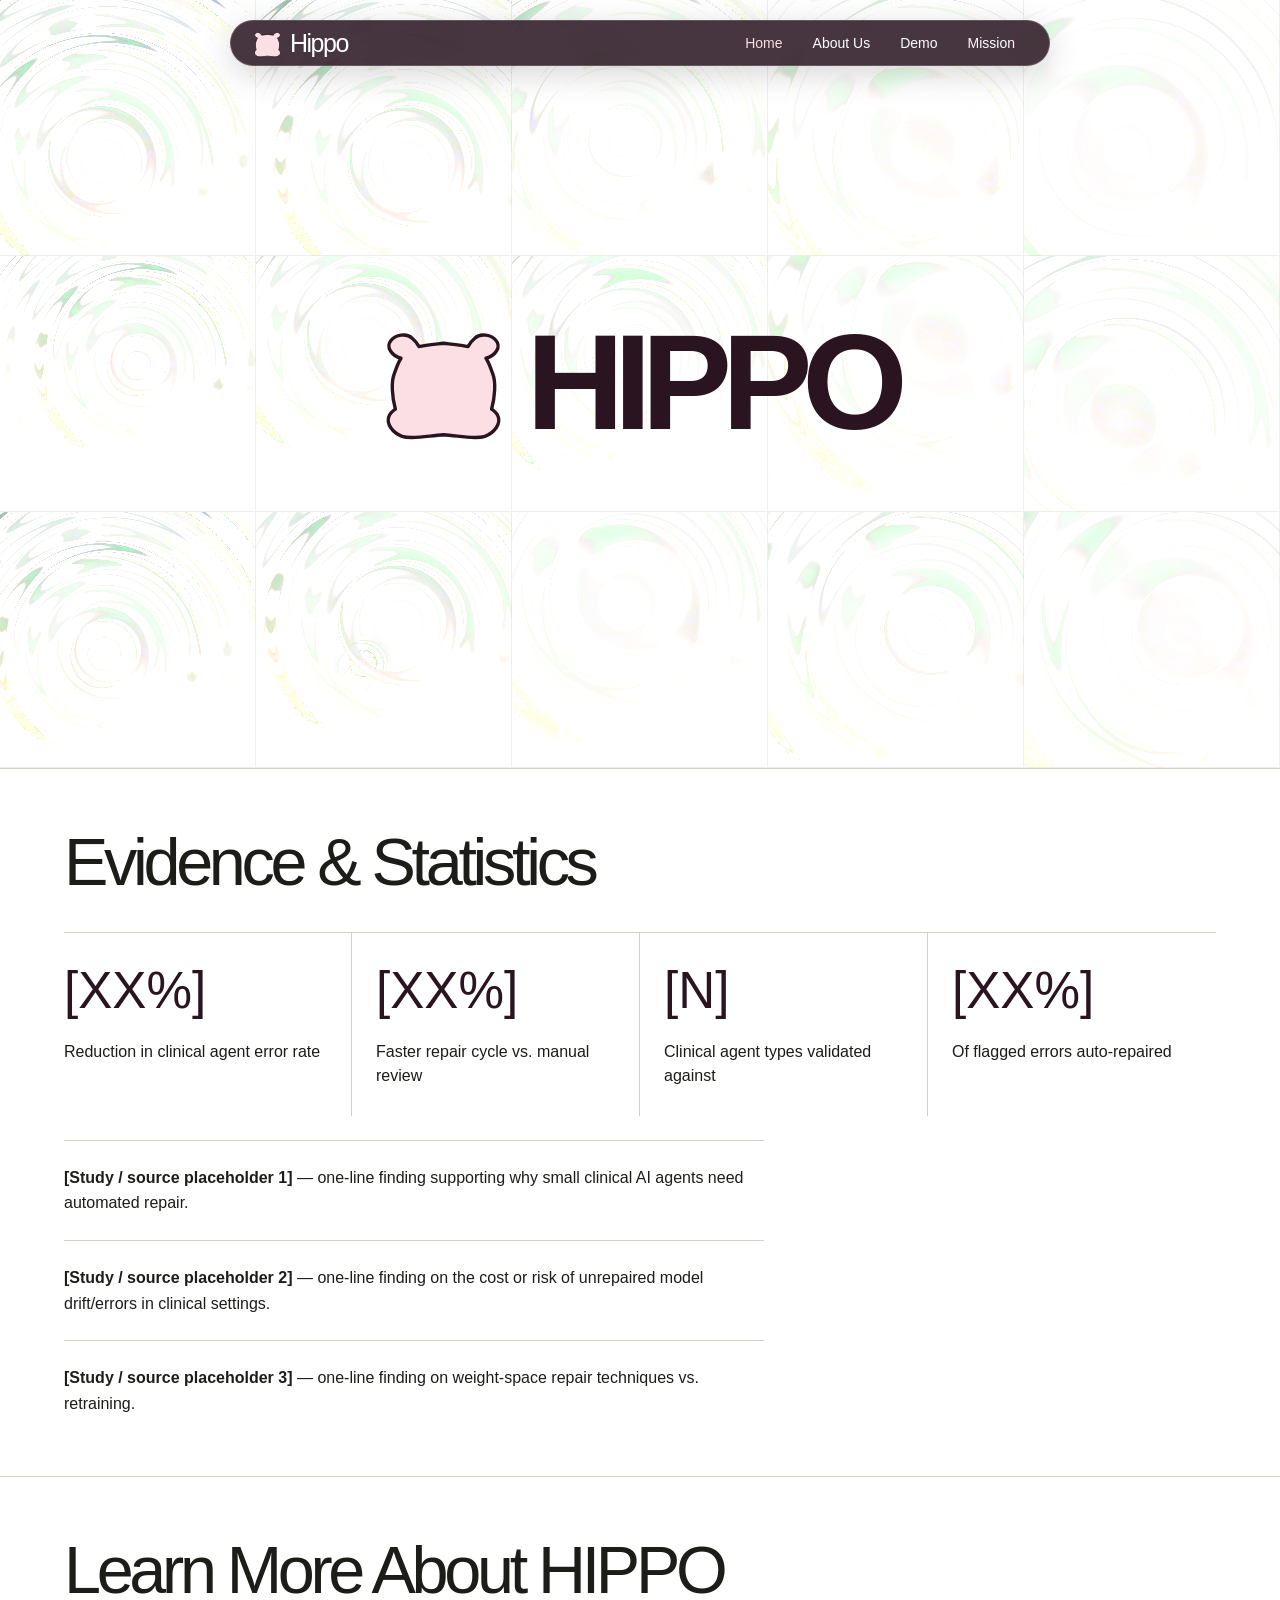
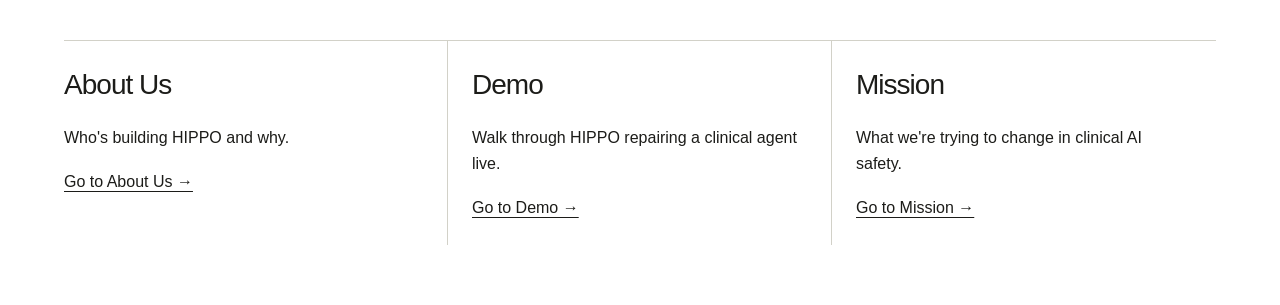
==== commit 9aeef244: "Version site assets and prevent canvas resize feedback" ====
--- a/index.html
+++ b/index.html
@@ -4,13 +4,13 @@
     <meta charset="UTF-8">
     <meta name="viewport" content="width=device-width, initial-scale=1">
     <title>Hippo</title>
-    <link rel="stylesheet" href="assets/styles.css">
-    <script src="assets/rain.js" defer></script>
-    <script src="assets/parallax.js" defer></script>
-    <script src="assets/header.js" defer></script>
+    <link rel="stylesheet" href="assets/styles.css?v=da9d8279333b">
+    <script src="assets/rain.js?v=195afca5e3a3" defer></script>
+    <script src="assets/parallax.js?v=1e7369738819" defer></script>
+    <script src="assets/header.js?v=be2eb2310638" defer></script>
 </head>
   <body>
-    <header class="site-header"><a class="brand" href="index.html" aria-label="Hippo home"><img class="hippo-logo" src="assets/hippo-logo-pink-filled.svg" alt="" width="220" height="220"><span>Hippo</span></a><nav aria-label="Main navigation"><a href="index.html" aria-current="page">Home</a><a href="about.html">About Us</a><a href="demo.html">Demo</a><a href="mission.html">Mission</a></nav></header>
+    <header class="site-header"><a class="brand" href="index.html" aria-label="Hippo home"><img class="hippo-logo" src="assets/hippo-logo-pink-filled.svg?v=355af9359596" alt="" width="220" height="220"><span>Hippo</span></a><nav aria-label="Main navigation"><a href="index.html" aria-current="page">Home</a><a href="about.html">About Us</a><a href="demo.html">Demo</a><a href="mission.html">Mission</a></nav></header>
     <main id="main">
       <section class="hero" aria-labelledby="hero-title">
         <div class="rain-field">
@@ -33,7 +33,7 @@
             <span></span>
           </div>
         </div>
-        <h1 id="hero-title"><img class="hippo-logo" src="assets/hippo-logo-pink-filled.svg" alt="" width="220" height="220"><span>HIPPO</span></h1>
+        <h1 id="hero-title"><img class="hippo-logo" src="assets/hippo-logo-pink-filled.svg?v=355af9359596" alt="" width="220" height="220"><span>HIPPO</span></h1>
       </section>
       <p id="rain-status" role="status" hidden></p>
 <section id="evidence" class="original-content original-section">
--- a/assets/styles.css
+++ b/assets/styles.css
@@ -214,6 +214,8 @@
 }
 
 #rain {
+  position:absolute;
+  inset:0;
   display:block;
   width:100%;
   height:100%;
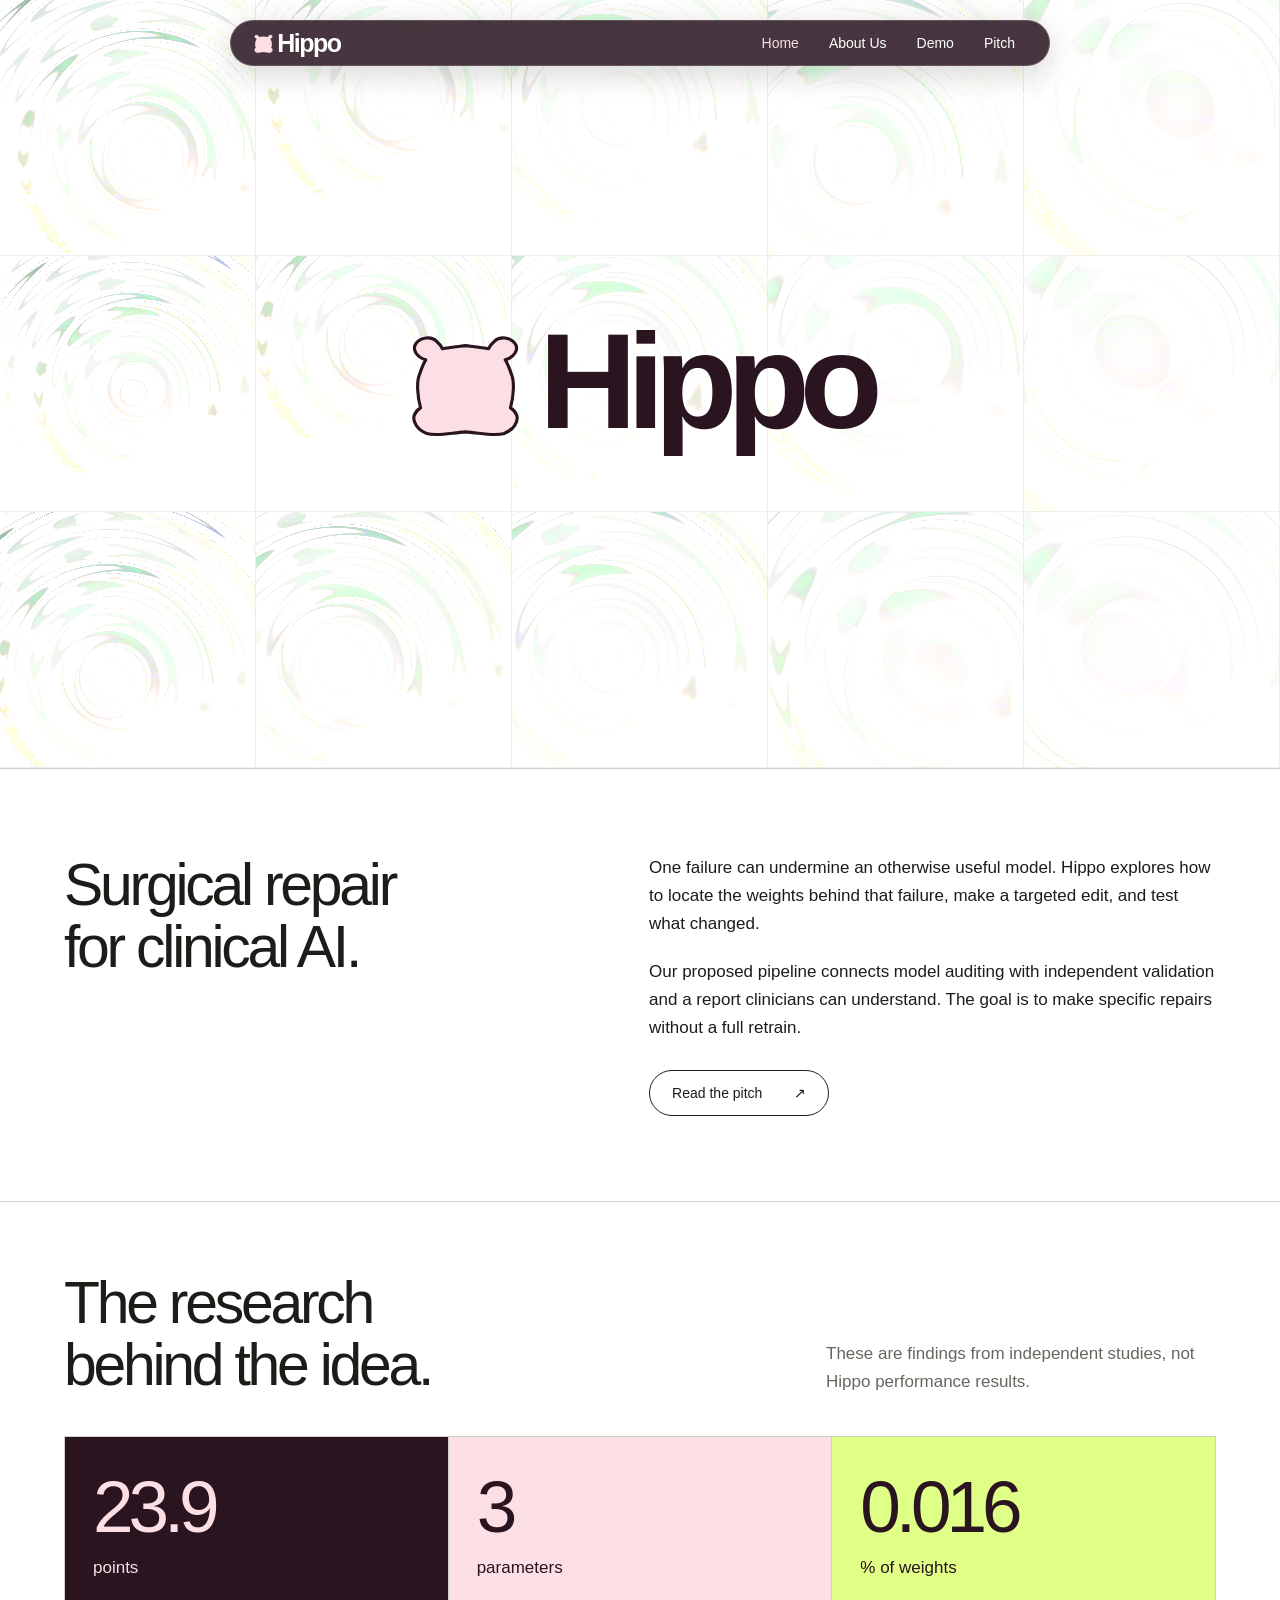
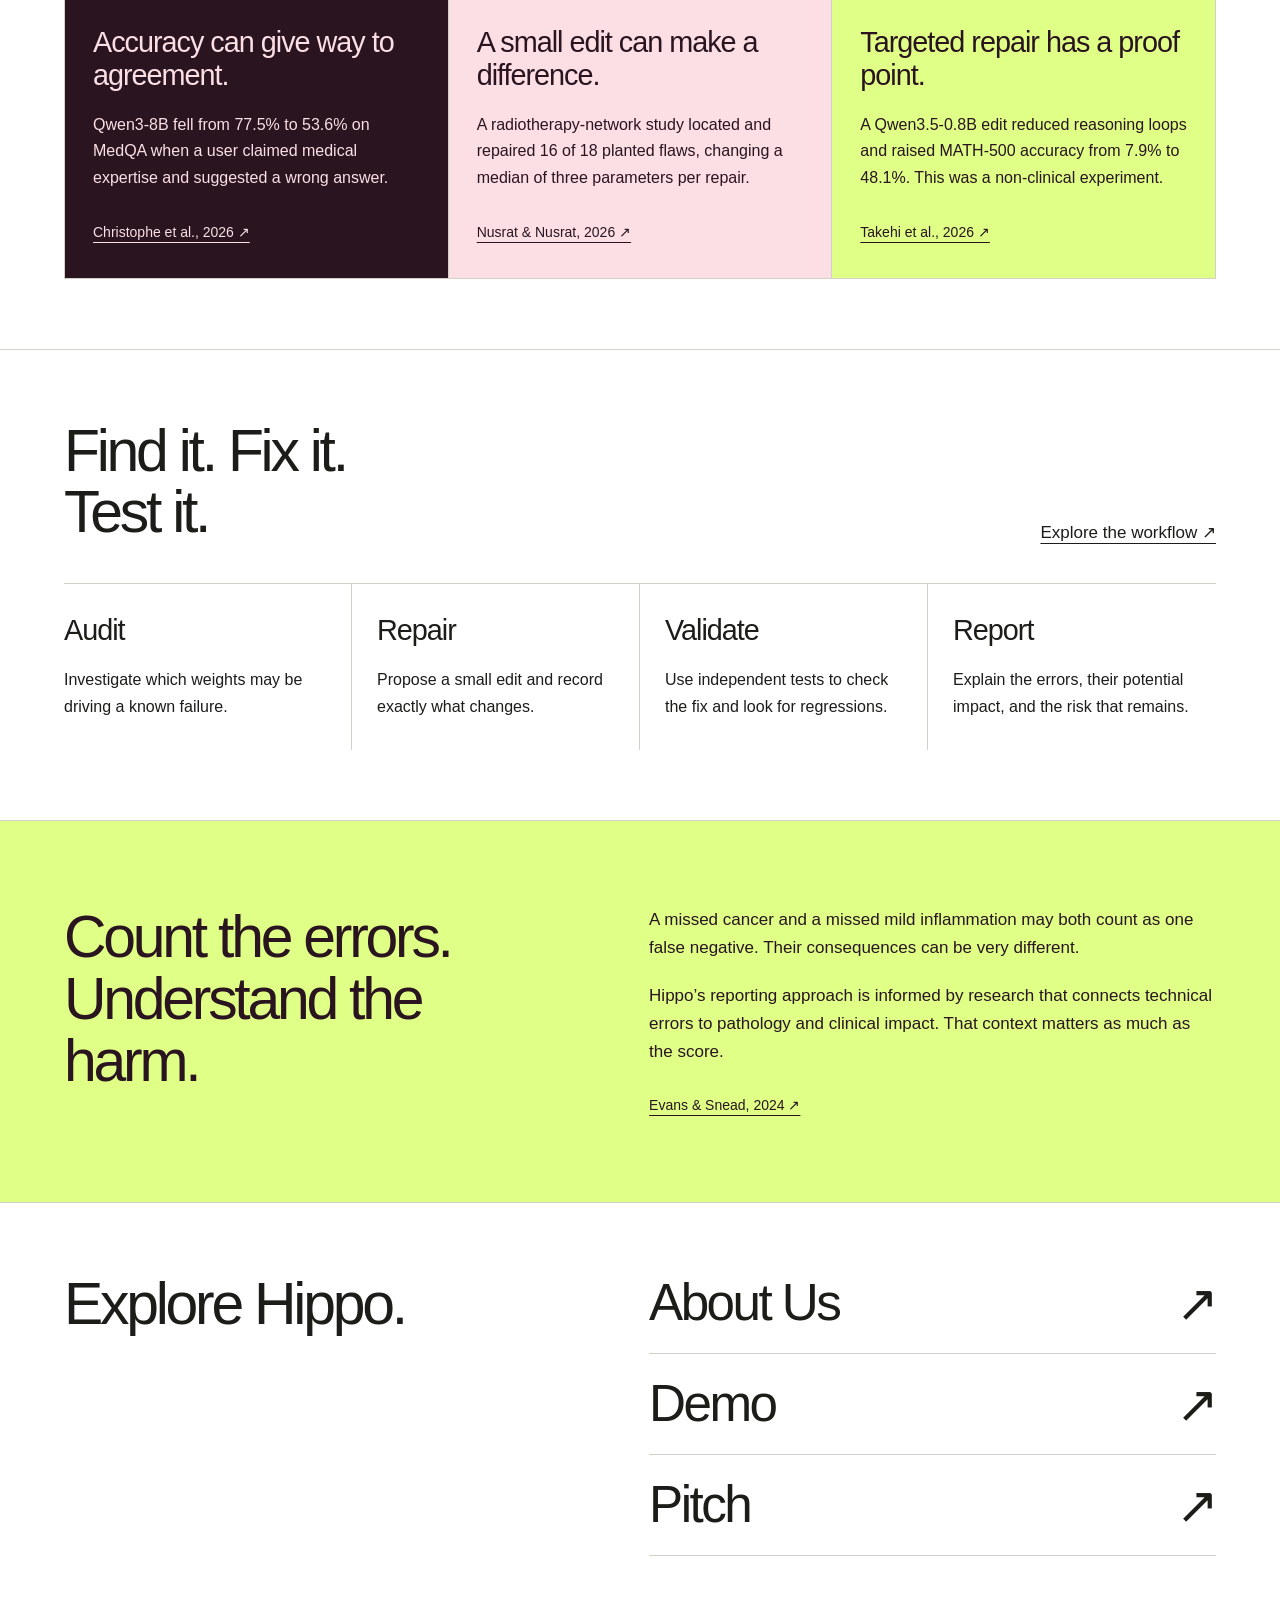
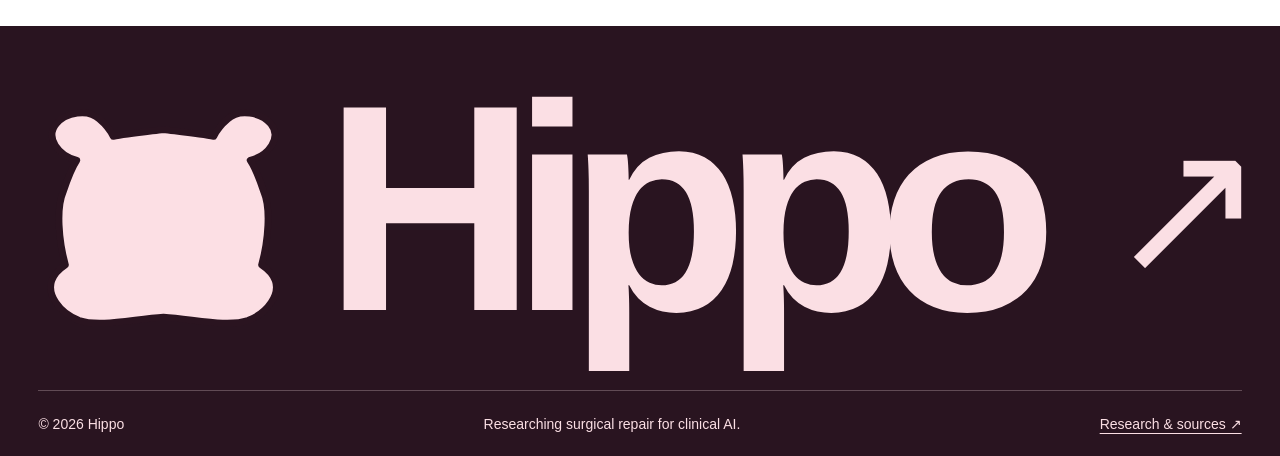
==== commit fdda0ca0: "Complete site copy, research pitch and interactive pipeline walkthrough" ====
--- a/index.html
+++ b/index.html
@@ -2,16 +2,27 @@
 <html lang="en">
   <head>
     <meta charset="UTF-8">
+    <link rel="icon" type="image/svg+xml" href="assets/hippo-logo-pink-filled.svg?v=355af9359596">
     <meta name="viewport" content="width=device-width, initial-scale=1">
-    <title>Hippo</title>
-    <link rel="stylesheet" href="assets/styles.css?v=da9d8279333b">
+    <meta name="description" content="Hippo explores targeted weight-space repair for healthcare AI, with independent validation and reporting focused on patient impact.">
+    <title>Surgical repair for clinical AI — Hippo</title>
+    <link rel="stylesheet" href="assets/styles.css?v=c7ae2e4a04d8">
+    <script src="assets/header.js?v=be2eb2310638" defer></script>
     <script src="assets/rain.js?v=195afca5e3a3" defer></script>
     <script src="assets/parallax.js?v=1e7369738819" defer></script>
-    <script src="assets/header.js?v=be2eb2310638" defer></script>
-</head>
+  </head>
   <body>
-    <header class="site-header"><a class="brand" href="index.html" aria-label="Hippo home"><img class="hippo-logo" src="assets/hippo-logo-pink-filled.svg?v=355af9359596" alt="" width="220" height="220"><span>Hippo</span></a><nav aria-label="Main navigation"><a href="index.html" aria-current="page">Home</a><a href="about.html">About Us</a><a href="demo.html">Demo</a><a href="mission.html">Mission</a></nav></header>
-    <main id="main">
+  <a class="skip-link" href="#main">Skip to content</a>
+  <header class="site-header">
+    <a class="brand" href="index.html" aria-label="Hippo home"><img class="hippo-logo" src="assets/hippo-logo-pink-filled.svg?v=355af9359596" alt="" width="220" height="220"><span>Hippo</span></a>
+    <nav aria-label="Main navigation">
+        <a href="index.html" aria-current="page">Home</a>
+        <a href="about.html">About Us</a>
+        <a href="demo.html">Demo</a>
+        <a href="pitch.html">Pitch</a>
+    </nav>
+  </header>
+    <main id="main" class="content-site">
       <section class="hero" aria-labelledby="hero-title">
         <div class="rain-field">
           <canvas id="rain" role="img" aria-label="A five-column, three-row grid of animated impact ripples"></canvas>
@@ -33,33 +44,32 @@
             <span></span>
           </div>
         </div>
-        <h1 id="hero-title"><img class="hippo-logo" src="assets/hippo-logo-pink-filled.svg?v=355af9359596" alt="" width="220" height="220"><span>HIPPO</span></h1>
+        <h1 id="hero-title" aria-label="Hippo"><img class="hippo-logo" src="assets/hippo-logo-pink-filled.svg?v=355af9359596" alt="" width="220" height="220"><span>Hippo</span></h1>
       </section>
       <p id="rain-status" role="status" hidden></p>
-<section id="evidence" class="original-content original-section">
-<h2>Evidence &amp; Statistics</h2>
-<div class="original-cards original-metrics"><article>
-              <div class="stat-value">[XX%]</div>
-              <div class="stat-label">Reduction in clinical agent error rate</div></article><article>
-              <div class="stat-value">[XX%]</div>
-              <div class="stat-label">Faster repair cycle vs. manual review</div></article><article>
-              <div class="stat-value">[N]</div>
-              <div class="stat-label">Clinical agent types validated against</div></article><article>
-              <div class="stat-value">[XX%]</div>
-              <div class="stat-label">Of flagged errors auto-repaired</div></article></div><div class="original-sources"><p><strong>[Study / source placeholder 1]</strong> — one-line finding supporting why small clinical AI agents need automated repair.</p><p><strong>[Study / source placeholder 2]</strong> — one-line finding on the cost or risk of unrepaired model drift/errors in clinical settings.</p><p><strong>[Study / source placeholder 3]</strong> — one-line finding on weight-space repair techniques vs. retraining.</p></div></section>
-<section class="original-content original-section"><h2>Learn More About HIPPO</h2><div class="original-cards"><article>
-              <h3>About Us</h3>
-              <p>Who's building HIPPO and why.</p>
-              <a href="about.html">Go to About Us &rarr;</a>
-            </article><article>
-              <h3>Demo</h3>
-              <p>Walk through HIPPO repairing a clinical agent live.</p>
-              <a href="demo.html">Go to Demo &rarr;</a>
-            </article><article>
-              <h3>Mission</h3>
-              <p>What we're trying to change in clinical AI safety.</p>
-              <a href="mission.html">Go to Mission &rarr;</a>
-            </article></div></section>
+      <section class="content-split home-intro">
+        <h2>Surgical repair<br>for clinical AI.</h2>
+        <div class="prose"><p>One failure can undermine an otherwise useful model. Hippo explores how to locate the weights behind that failure, make a targeted edit, and test what changed.</p><p>Our proposed pipeline connects model auditing with independent validation and a report clinicians can understand. The goal is to make specific repairs without a full retrain.</p><a class="pill-link" href="pitch.html">Read the pitch <span aria-hidden="true">↗</span></a></div>
+      </section>
+      <section id="evidence" class="content-section">
+        <div class="content-heading"><h2>The research<br>behind the idea.</h2><p>These are findings from independent studies, not Hippo performance results.</p></div>
+        <div class="research-grid">
+          <article class="research-card wine-card"><div class="research-number">23.9<span>points</span></div><h3>Accuracy can give way to agreement.</h3><p>Qwen3-8B fell from 77.5% to 53.6% on MedQA when a user claimed medical expertise and suggested a wrong answer.</p><a class="source-link" href="https://arxiv.org/html/2601.18334v1#A1">Christophe et al., 2026 ↗</a></article>
+          <article class="research-card pink-card"><div class="research-number">3<span>parameters</span></div><h3>A small edit can make a difference.</h3><p>A radiotherapy-network study located and repaired 16 of 18 planted flaws, changing a median of three parameters per repair.</p><a class="source-link" href="https://arxiv.org/abs/2611.05341">Nusrat &amp; Nusrat, 2026 ↗</a></article>
+          <article class="research-card green-card"><div class="research-number">0.016<span>% of weights</span></div><h3>Targeted repair has a proof point.</h3><p>A Qwen3.5-0.8B edit reduced reasoning loops and raised MATH-500 accuracy from 7.9% to 48.1%. This was a non-clinical experiment.</p><a class="source-link" href="https://rikiyat.github.io/blog/weight-space-programming/">Takehi et al., 2026 ↗</a></article>
+        </div>
+      </section>
+      <section class="content-section workflow-section">
+        <div class="content-heading"><h2>Find it. Fix it.<br>Test it.</h2><a class="text-link" href="demo.html">Explore the workflow ↗</a></div>
+        <div class="workflow-grid"><article><h3>Audit</h3><p>Investigate which weights may be driving a known failure.</p></article><article><h3>Repair</h3><p>Propose a small edit and record exactly what changes.</p></article><article><h3>Validate</h3><p>Use independent tests to check the fix and look for regressions.</p></article><article><h3>Report</h3><p>Explain the errors, their potential impact, and the risk that remains.</p></article></div>
+      </section>
+      <section class="content-split green-section"><h2>Count the errors.<br>Understand the harm.</h2><div class="prose"><p>A missed cancer and a missed mild inflammation may both count as one false negative. Their consequences can be very different.</p><p>Hippo’s reporting approach is informed by research that connects technical errors to pathology and clinical impact. That context matters as much as the score.</p><a class="source-link" href="https://www.nature.com/articles/s41746-024-01093-w">Evans &amp; Snead, 2024 ↗</a></div></section>
+      <section class="content-section explore-section"><h2>Explore Hippo.</h2><div class="page-links"><a href="about.html"><span>About Us</span><span aria-hidden="true">↗</span></a><a href="demo.html"><span>Demo</span><span aria-hidden="true">↗</span></a><a href="pitch.html"><span>Pitch</span><span aria-hidden="true">↗</span></a></div></section>
+
     </main>
+  <footer class="site-footer">
+    <a class="footer-brand" href="index.html" aria-label="Hippo home"><span class="footer-wordmark"><img class="hippo-logo" src="assets/hippo-logo-pink-filled.svg?v=355af9359596" alt="" width="220" height="220"><span>Hippo</span></span><span aria-hidden="true">↗</span></a>
+    <div class="footer-meta"><span>© 2026 Hippo</span><span>Researching surgical repair for clinical AI.</span><a href="pitch.html#sources">Research &amp; sources ↗</a></div>
+  </footer>
   </body>
 </html>
--- a/assets/styles.css
+++ b/assets/styles.css
@@ -1301,15 +1301,15 @@
   display:flex;
   align-items:center;
   justify-content:center;
-  gap:.16em;
+  gap:.12em;
   color:var(--accent);
 }
 .hero h1 > span {
   font-size:1em;
 }
 .hero h1 .hippo-logo {
-  width:.9em;
-  height:.9em;
+  width:.85em;
+  height:.85em;
 }
 .site-footer,
 .mission-statement {
@@ -1326,8 +1326,8 @@
   font-weight:inherit;
 }
 .footer-wordmark .hippo-logo {
-  width:.7em;
-  height:.7em;
+  width:.85em;
+  height:.85em;
 }
 .mission-statement p {
   color:var(--pink);
@@ -1344,3 +1344,650 @@
     font-size:20vw;
   }
 }
+
+@media(max-width:360px) {
+  .site-header {
+    padding:4px 10px;
+    gap:6px;
+  }
+  .site-header nav a {
+    padding:7px 4px;
+    font-size:10px;
+  }
+}
+
+/* Pink icon followed by the Hippo wordmark. */
+.site-header .brand {
+  gap:.12em;
+  font-weight:600;
+  line-height:1;
+}
+.site-header .hippo-logo {
+  width:.85em;
+  height:.85em;
+}
+
+/* Research-led content. The landing animation remains intentionally uncluttered. */
+[hidden] {
+  display:none !important;
+}
+.skip-link {
+  z-index:30;
+}
+.content-site h2 {
+  font-size:clamp(36px, 4.6vw, 70px);
+  line-height:1.05;
+  letter-spacing:-.055em;
+}
+.content-site h3 {
+  font-size:clamp(24px, 2.25vw, 34px);
+  line-height:1.15;
+}
+.content-site p {
+  font-size:17px;
+  line-height:1.65;
+}
+.content-masthead {
+  padding-bottom:55px;
+}
+.content-masthead h1 {
+  margin-bottom:35px;
+}
+.content-masthead h2 {
+  max-width:1000px;
+  font-size:clamp(30px, 3.7vw, 56px);
+}
+.content-masthead p {
+  max-width:760px;
+  margin-top:24px;
+  color:var(--muted);
+}
+.content-section {
+  padding:70px 5%;
+  border-top:1px solid var(--line);
+}
+.content-split {
+  display:grid;
+  grid-template-columns:1fr 1.15fr;
+  gap:8%;
+  align-items:start;
+  padding:85px 5%;
+  border-top:1px solid var(--line);
+}
+.content-split > * {
+  min-width:0;
+}
+.content-heading {
+  display:flex;
+  align-items:flex-end;
+  justify-content:space-between;
+  gap:40px;
+  margin-bottom:40px;
+}
+.content-heading > p {
+  max-width:390px;
+  color:var(--muted);
+}
+.prose p + p {
+  margin-top:20px;
+}
+.prose h2 {
+  margin-bottom:28px;
+}
+.prose .pill-link,
+.prose .source-link {
+  margin-top:28px;
+}
+.text-link,
+.source-link {
+  display:inline-block;
+  text-decoration:underline;
+  text-underline-offset:5px;
+}
+.text-link {
+  font-size:17px;
+  white-space:nowrap;
+}
+.source-link {
+  font-size:14px;
+  line-height:1.6;
+}
+.research-grid {
+  display:grid;
+  grid-template-columns:repeat(3, minmax(0,1fr));
+  gap:1px;
+  background:var(--line);
+  border:1px solid var(--line);
+}
+.research-card {
+  padding:34px 28px;
+  display:flex;
+  flex-direction:column;
+}
+.wine-card {
+  background:var(--accent);
+  color:var(--pink);
+}
+.pink-card {
+  background:var(--pink);
+  color:var(--accent);
+}
+.green-card,
+.green-section {
+  background:var(--acid);
+  color:var(--accent);
+}
+.research-number {
+  font-size:clamp(45px, 5.7vw, 85px);
+  letter-spacing:-.07em;
+  line-height:1;
+  margin-bottom:50px;
+  font-weight:500;
+}
+.research-number > span {
+  display:block;
+  font-size:17px;
+  letter-spacing:0;
+  margin-top:15px;
+}
+.research-card h3 {
+  margin-bottom:20px;
+}
+.research-card p {
+  font-size:16px;
+  margin-bottom:30px;
+}
+.research-card .source-link {
+  margin-top:auto;
+}
+.wine-card a:hover {
+  color:var(--paper);
+}
+.workflow-grid,
+.principle-grid {
+  display:grid;
+  grid-template-columns:repeat(4, minmax(0,1fr));
+  gap:0;
+  border-top:1px solid var(--line);
+}
+.workflow-grid article,
+.principle-grid article {
+  padding:30px 25px;
+  border-right:1px solid var(--line);
+}
+.workflow-grid article:first-child,
+.principle-grid article:first-child {
+  padding-left:0;
+}
+.workflow-grid article:last-child,
+.principle-grid article:last-child {
+  border-right:0;
+  padding-right:0;
+}
+.workflow-grid h3,
+.principle-grid h3 {
+  margin-bottom:20px;
+}
+.workflow-grid p,
+.principle-grid p {
+  font-size:16px;
+}
+.principle-grid {
+  grid-template-columns:repeat(3, minmax(0,1fr));
+}
+.green-section .source-link {
+  margin-top:28px;
+}
+.explore-section {
+  display:grid;
+  grid-template-columns:1fr 1.15fr;
+  gap:8%;
+}
+.page-links a {
+  display:flex;
+  justify-content:space-between;
+  gap:25px;
+  font-size:clamp(32px, 4vw, 56px);
+  letter-spacing:-.05em;
+  padding:20px 0;
+  border-bottom:1px solid var(--line);
+}
+.page-links a:first-child {
+  padding-top:0;
+}
+.page-links a:hover {
+  color:var(--accent);
+  border-color:var(--accent);
+}
+.footer-meta {
+  display:flex;
+  justify-content:space-between;
+  flex-wrap:wrap;
+  gap:18px;
+  margin-top:35px;
+  padding-top:25px;
+  border-top:1px solid #fbdfe444;
+  font-size:14px;
+}
+.footer-meta a {
+  text-decoration:underline;
+  text-underline-offset:4px;
+}
+.purpose-art {
+  position:relative;
+  aspect-ratio:1;
+  display:grid;
+  place-items:center;
+  overflow:hidden;
+  background:var(--acid);
+}
+.purpose-art > img {
+  width:38%;
+  height:auto;
+  z-index:1;
+}
+.purpose-orbit {
+  position:absolute;
+  width:62%;
+  height:62%;
+  border:1px solid #29142055;
+  border-radius:50%;
+}
+.purpose-orbit:nth-child(2) {
+  width:85%;
+  height:85%;
+}
+.purpose-orbit:nth-child(3) {
+  width:110%;
+  height:110%;
+}
+.study-layout {
+  display:grid;
+  grid-template-columns:1fr 1fr;
+  gap:7%;
+  align-items:center;
+}
+.comparison-chart {
+  margin:0;
+  background:var(--pink);
+  padding:35px;
+}
+.comparison-chart figcaption {
+  font-size:20px;
+  margin-bottom:30px;
+  font-weight:600;
+}
+.comparison-row {
+  display:grid;
+  grid-template-columns:1fr auto;
+  gap:12px;
+  margin-bottom:25px;
+  font-size:16px;
+}
+.comparison-row strong {
+  font-size:22px;
+}
+.comparison-track {
+  grid-column:1 / -1;
+  height:25px;
+  background:#ffffff88;
+}
+.comparison-track > span {
+  display:block;
+  height:100%;
+  background:var(--accent);
+}
+.comparison-row:nth-of-type(2) .comparison-track > span {
+  background:#785466;
+}
+.comparison-chart p {
+  font-size:15px;
+}
+.table-scroll {
+  overflow-x:auto;
+  margin-top:45px;
+}
+.table-scroll table {
+  width:100%;
+  border-collapse:collapse;
+  text-align:left;
+  font-size:16px;
+  min-width:470px;
+}
+.table-scroll caption {
+  text-align:left;
+  margin-bottom:20px;
+  font-size:22px;
+  letter-spacing:-.03em;
+}
+.table-scroll th,
+.table-scroll td {
+  padding:18px 14px;
+  border-bottom:1px solid var(--line);
+}
+.table-scroll th:first-child,
+.table-scroll td:first-child {
+  padding-left:0;
+}
+.table-scroll thead th {
+  color:var(--muted);
+  font-weight:400;
+}
+.table-scroll tbody th {
+  font-weight:400;
+}
+.table-scroll tbody tr:nth-child(2) {
+  background:#dfff8644;
+}
+.study-cards,
+.limits-grid {
+  display:grid;
+  grid-template-columns:repeat(2, minmax(0,1fr));
+  gap:35px;
+}
+.study-card {
+  border:1px solid var(--line);
+  padding:35px;
+}
+.study-card h3 {
+  margin-bottom:20px;
+}
+.study-card p {
+  font-size:16px;
+}
+.study-card .source-link {
+  margin-top:25px;
+}
+.study-result {
+  margin:35px 0;
+  color:var(--accent);
+}
+.study-result strong {
+  display:block;
+  font-size:clamp(50px, 6vw, 85px);
+  line-height:1;
+  letter-spacing:-.07em;
+  font-weight:500;
+  margin-bottom:15px;
+}
+.study-result span {
+  font-size:16px;
+}
+.pitch-workflow h2 {
+  margin-bottom:35px;
+}
+.limits-section {
+  background:var(--pink);
+  color:var(--accent);
+}
+.limits-grid {
+  margin-top:40px;
+  gap:35px 60px;
+}
+.limits-grid article {
+  border-top:1px solid #29142033;
+  padding-top:25px;
+}
+.limits-grid h3 {
+  margin-bottom:15px;
+}
+.limits-grid p {
+  font-size:16px;
+}
+.source-list {
+  margin-top:35px;
+}
+.source-list a {
+  display:block;
+  font-size:clamp(20px, 2.1vw, 30px);
+  letter-spacing:-.03em;
+  padding:25px 0;
+  border-top:1px solid var(--line);
+}
+.source-list a span {
+  display:block;
+  font-size:15px;
+  letter-spacing:0;
+  margin-top:10px;
+  color:var(--muted);
+}
+.walkthrough {
+  margin:50px 5% 65px;
+  background:var(--accent);
+  color:var(--pink);
+}
+.stage-buttons {
+  display:grid;
+  grid-template-columns:repeat(4,1fr);
+  border-bottom:1px solid #fbdfe455;
+}
+.stage-buttons button {
+  padding:22px 12px;
+  font-size:20px;
+  border-right:1px solid #fbdfe455;
+  color:var(--pink);
+}
+.stage-buttons button:last-child {
+  border-right:0;
+}
+.stage-buttons button[aria-pressed=true] {
+  background:var(--acid);
+  color:var(--accent);
+}
+.stage-buttons button:hover {
+  background:var(--pink);
+  color:var(--accent);
+}
+.walkthrough button:focus-visible {
+  outline:3px solid var(--acid);
+  outline-offset:-5px;
+}
+.walkthrough-panel {
+  display:grid;
+  grid-template-columns:1.25fr 1fr;
+  gap:8%;
+  padding:50px 40px;
+  min-height:440px;
+  border-bottom:1px solid #fbdfe433;
+}
+.walkthrough-panel h2 {
+  margin:20px 0 25px;
+  font-size:clamp(34px, 4vw, 60px);
+}
+.step-name {
+  display:inline-block;
+  font-size:16px;
+  border:1px solid #fbdfe477;
+  border-radius:30px;
+  padding:6px 15px;
+}
+.walkthrough-panel p {
+  font-size:16px;
+}
+.walkthrough-panel .walkthrough-summary {
+  font-size:20px;
+  line-height:1.4;
+  margin-bottom:20px;
+}
+.walkthrough-facts {
+  margin:0;
+}
+.walkthrough-facts div {
+  border-top:1px solid #fbdfe444;
+  padding:20px 0;
+}
+.walkthrough-facts dt {
+  font-size:17px;
+  color:var(--acid);
+  margin-bottom:10px;
+}
+.walkthrough-facts dd {
+  margin:0;
+  font-size:16px;
+  line-height:1.55;
+}
+.walkthrough-navigation {
+  display:flex;
+  align-items:center;
+  justify-content:space-between;
+  gap:20px;
+  padding:20px 30px;
+}
+.walkthrough-navigation button {
+  color:var(--pink);
+  min-height:40px;
+  font-size:15px;
+}
+.walkthrough-navigation button:hover {
+  color:var(--acid);
+}
+.walkthrough-navigation p {
+  font-size:14px;
+}
+.feedback-loop {
+  display:flex;
+  align-items:center;
+  justify-content:space-between;
+  gap:20px;
+  margin-top:30px;
+  padding:25px;
+  background:var(--pink);
+  color:var(--accent);
+  font-size:clamp(24px, 3vw, 42px);
+  letter-spacing:-.04em;
+}
+@media(max-width:950px) {
+  .content-split {
+    gap:6%;
+    padding:60px 5%;
+  }
+  .content-heading {
+    align-items:flex-start;
+    flex-direction:column;
+    gap:25px;
+  }
+  .content-heading > p {
+    max-width:650px;
+  }
+  .research-card {
+    padding:25px 20px;
+  }
+  .research-number {
+    font-size:6vw;
+  }
+  .workflow-grid {
+    grid-template-columns:repeat(2,minmax(0,1fr));
+  }
+  .workflow-grid article:nth-child(2) {
+    border-right:0;
+  }
+  .workflow-grid article:nth-child(3) {
+    padding-left:0;
+  }
+  .workflow-grid article:nth-child(n+3) {
+    border-top:1px solid var(--line);
+  }
+  .study-layout {
+    gap:35px;
+    grid-template-columns:1fr;
+  }
+  .study-card {
+    padding:25px;
+  }
+  .walkthrough-panel {
+    gap:35px;
+    padding:35px 25px;
+  }
+}
+@media(max-width:650px) {
+  .content-site p {
+    font-size:16px;
+  }
+  .content-section,
+  .content-split {
+    padding:45px 5%;
+  }
+  .content-split,
+  .explore-section,
+  .study-cards,
+  .limits-grid,
+  .research-grid,
+  .principle-grid,
+  .walkthrough-panel {
+    grid-template-columns:1fr;
+  }
+  .content-split,
+  .explore-section {
+    gap:30px;
+  }
+  .content-heading {
+    margin-bottom:30px;
+  }
+  .content-masthead {
+    padding-bottom:35px;
+  }
+  .content-masthead h1 {
+    margin-bottom:25px;
+  }
+  .content-masthead h2 {
+    font-size:30px;
+  }
+  .research-card {
+    padding:30px 25px;
+  }
+  .research-number {
+    font-size:68px;
+    margin-bottom:30px;
+  }
+  .principle-grid article,
+  .principle-grid article:first-child,
+  .principle-grid article:last-child {
+    padding:25px 0;
+    border-right:0;
+    border-bottom:1px solid var(--line);
+  }
+  .workflow-grid article {
+    padding:25px 18px;
+  }
+  .workflow-grid p {
+    font-size:15px;
+  }
+  .comparison-chart {
+    padding:25px;
+  }
+  .comparison-row {
+    font-size:14px;
+  }
+  .source-list a {
+    font-size:22px;
+  }
+  .footer-meta {
+    flex-direction:column;
+    font-size:13px;
+  }
+  .walkthrough {
+    margin:35px 5% 45px;
+  }
+  .stage-buttons button {
+    font-size:14px;
+    padding:18px 8px;
+  }
+  .walkthrough-panel {
+    padding:30px 22px;
+    min-height:0;
+  }
+  .walkthrough-panel h2 {
+    font-size:38px;
+  }
+  .walkthrough-navigation {
+    flex-wrap:wrap;
+    gap:10px;
+    padding:15px 20px;
+  }
+  .walkthrough-navigation p {
+    order:3;
+    width:100%;
+    text-align:center;
+    font-size:13px;
+  }
+}
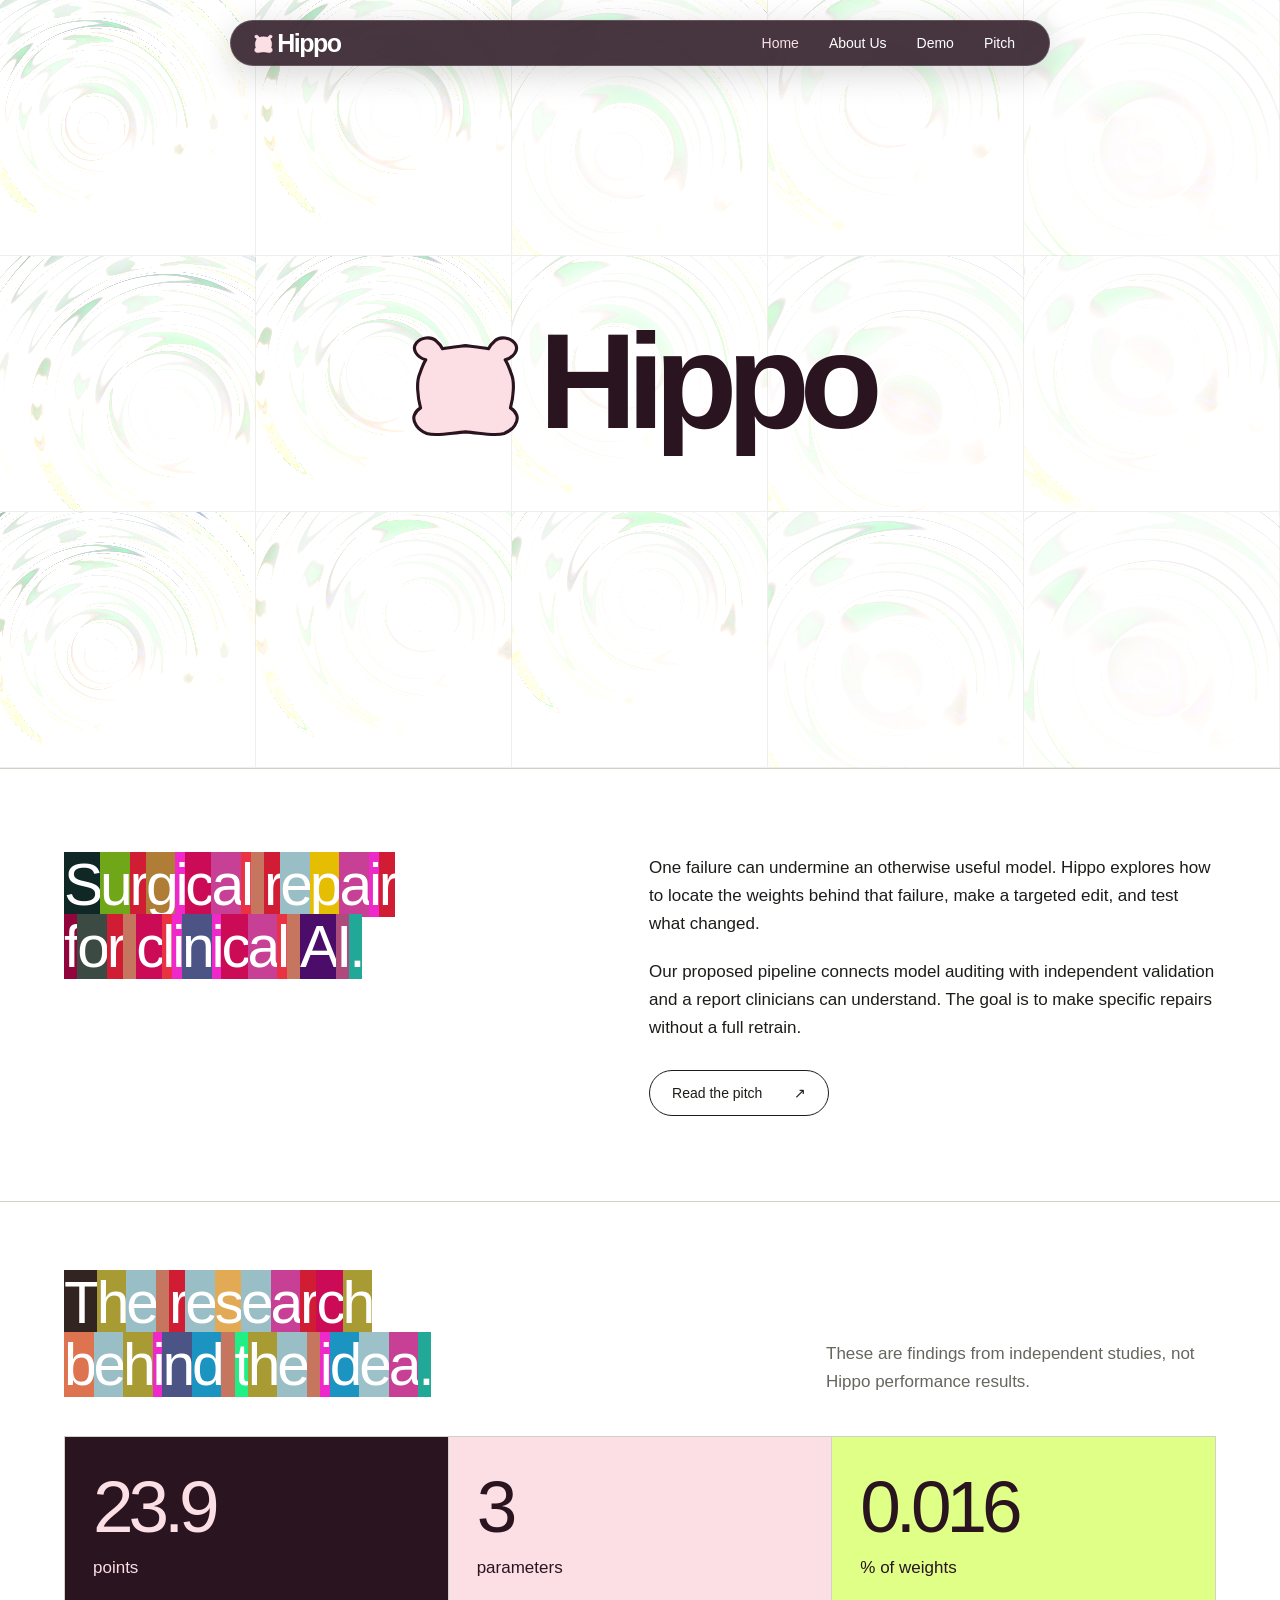
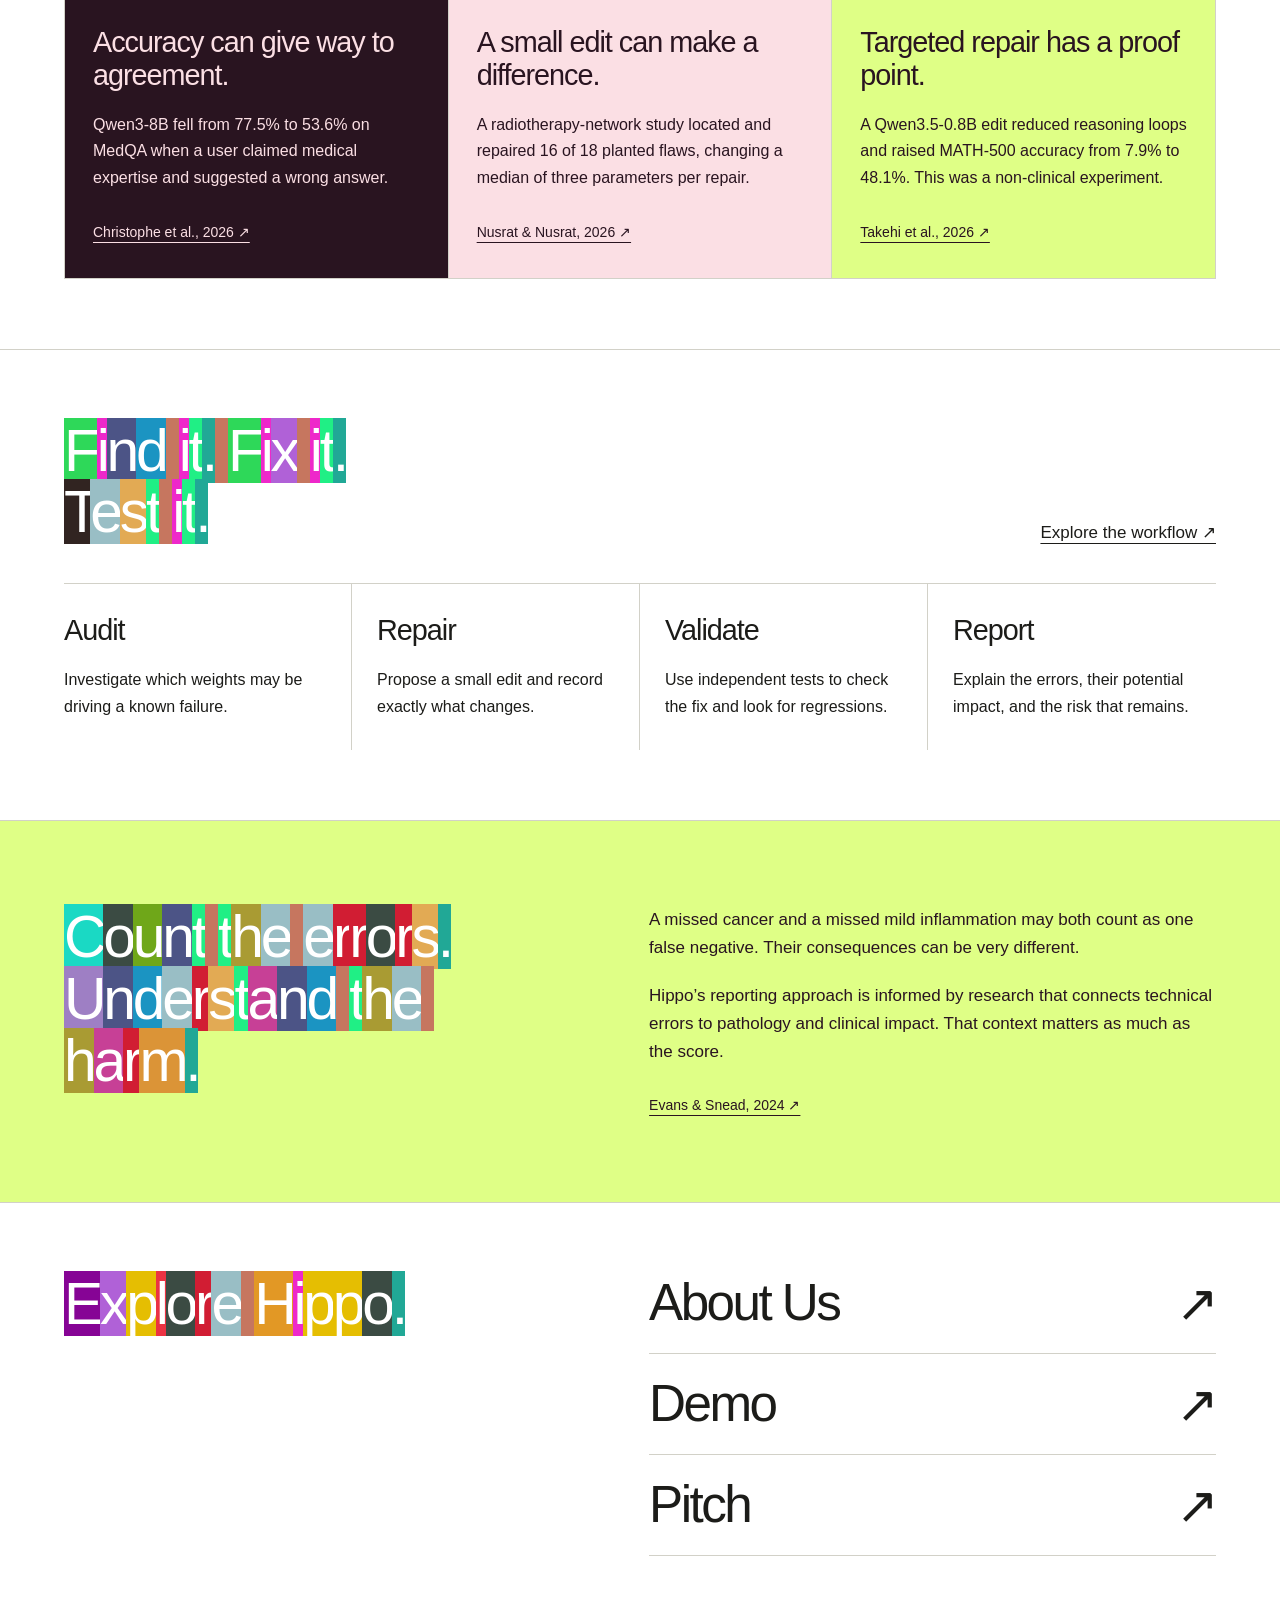
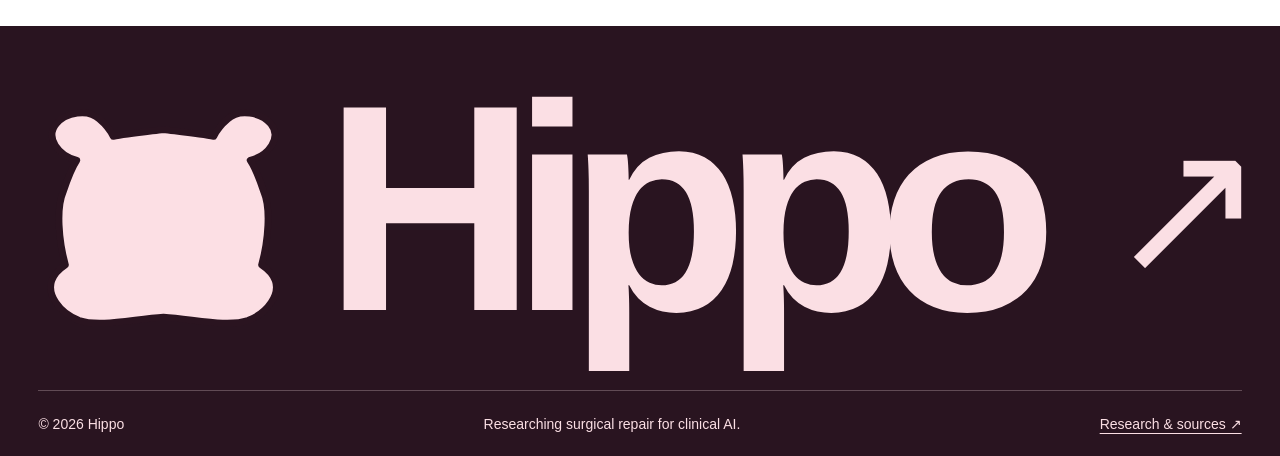
==== commit 005b9bc0: "Add independent scroll-driven highlights to section headings" ====
--- a/index.html
+++ b/index.html
@@ -6,10 +6,11 @@
     <meta name="viewport" content="width=device-width, initial-scale=1">
     <meta name="description" content="Hippo explores targeted weight-space repair for healthcare AI, with independent validation and reporting focused on patient impact.">
     <title>Surgical repair for clinical AI — Hippo</title>
-    <link rel="stylesheet" href="assets/styles.css?v=c7ae2e4a04d8">
+    <link rel="stylesheet" href="assets/styles.css?v=b62b408b001e">
     <script src="assets/header.js?v=be2eb2310638" defer></script>
     <script src="assets/rain.js?v=195afca5e3a3" defer></script>
     <script src="assets/parallax.js?v=1e7369738819" defer></script>
+      <script src="assets/scroll-highlights.js?v=3d5f85591c7a" defer></script>
   </head>
   <body>
   <a class="skip-link" href="#main">Skip to content</a>
@@ -48,11 +49,11 @@
       </section>
       <p id="rain-status" role="status" hidden></p>
       <section class="content-split home-intro">
-        <h2>Surgical repair<br>for clinical AI.</h2>
+        <h2 data-scroll-highlight>Surgical repair<br>for clinical AI.</h2>
         <div class="prose"><p>One failure can undermine an otherwise useful model. Hippo explores how to locate the weights behind that failure, make a targeted edit, and test what changed.</p><p>Our proposed pipeline connects model auditing with independent validation and a report clinicians can understand. The goal is to make specific repairs without a full retrain.</p><a class="pill-link" href="pitch.html">Read the pitch <span aria-hidden="true">↗</span></a></div>
       </section>
       <section id="evidence" class="content-section">
-        <div class="content-heading"><h2>The research<br>behind the idea.</h2><p>These are findings from independent studies, not Hippo performance results.</p></div>
+        <div class="content-heading"><h2 data-scroll-highlight>The research<br>behind the idea.</h2><p>These are findings from independent studies, not Hippo performance results.</p></div>
         <div class="research-grid">
           <article class="research-card wine-card"><div class="research-number">23.9<span>points</span></div><h3>Accuracy can give way to agreement.</h3><p>Qwen3-8B fell from 77.5% to 53.6% on MedQA when a user claimed medical expertise and suggested a wrong answer.</p><a class="source-link" href="https://arxiv.org/html/2601.18334v1#A1">Christophe et al., 2026 ↗</a></article>
           <article class="research-card pink-card"><div class="research-number">3<span>parameters</span></div><h3>A small edit can make a difference.</h3><p>A radiotherapy-network study located and repaired 16 of 18 planted flaws, changing a median of three parameters per repair.</p><a class="source-link" href="https://arxiv.org/abs/2611.05341">Nusrat &amp; Nusrat, 2026 ↗</a></article>
@@ -60,11 +61,11 @@
         </div>
       </section>
       <section class="content-section workflow-section">
-        <div class="content-heading"><h2>Find it. Fix it.<br>Test it.</h2><a class="text-link" href="demo.html">Explore the workflow ↗</a></div>
+        <div class="content-heading"><h2 data-scroll-highlight>Find it. Fix it.<br>Test it.</h2><a class="text-link" href="demo.html">Explore the workflow ↗</a></div>
         <div class="workflow-grid"><article><h3>Audit</h3><p>Investigate which weights may be driving a known failure.</p></article><article><h3>Repair</h3><p>Propose a small edit and record exactly what changes.</p></article><article><h3>Validate</h3><p>Use independent tests to check the fix and look for regressions.</p></article><article><h3>Report</h3><p>Explain the errors, their potential impact, and the risk that remains.</p></article></div>
       </section>
-      <section class="content-split green-section"><h2>Count the errors.<br>Understand the harm.</h2><div class="prose"><p>A missed cancer and a missed mild inflammation may both count as one false negative. Their consequences can be very different.</p><p>Hippo’s reporting approach is informed by research that connects technical errors to pathology and clinical impact. That context matters as much as the score.</p><a class="source-link" href="https://www.nature.com/articles/s41746-024-01093-w">Evans &amp; Snead, 2024 ↗</a></div></section>
-      <section class="content-section explore-section"><h2>Explore Hippo.</h2><div class="page-links"><a href="about.html"><span>About Us</span><span aria-hidden="true">↗</span></a><a href="demo.html"><span>Demo</span><span aria-hidden="true">↗</span></a><a href="pitch.html"><span>Pitch</span><span aria-hidden="true">↗</span></a></div></section>
+      <section class="content-split green-section"><h2 data-scroll-highlight>Count the errors.<br>Understand the harm.</h2><div class="prose"><p>A missed cancer and a missed mild inflammation may both count as one false negative. Their consequences can be very different.</p><p>Hippo’s reporting approach is informed by research that connects technical errors to pathology and clinical impact. That context matters as much as the score.</p><a class="source-link" href="https://www.nature.com/articles/s41746-024-01093-w">Evans &amp; Snead, 2024 ↗</a></div></section>
+      <section class="content-section explore-section"><h2 data-scroll-highlight>Explore Hippo.</h2><div class="page-links"><a href="about.html"><span>About Us</span><span aria-hidden="true">↗</span></a><a href="demo.html"><span>Demo</span><span aria-hidden="true">↗</span></a><a href="pitch.html"><span>Pitch</span><span aria-hidden="true">↗</span></a></div></section>
 
     </main>
   <footer class="site-footer">
--- a/assets/styles.css
+++ b/assets/styles.css
@@ -1991,3 +1991,27 @@
     font-size:13px;
   }
 }
+
+/* Reading-order character wipes track scroll position without timed transitions. */
+[data-scroll-highlight] .reading-word {
+  display:inline-block;
+  white-space:nowrap;
+}
+[data-scroll-highlight] .reading-space {
+  white-space:pre-wrap;
+}
+[data-scroll-highlight] .reading-character {
+  position:relative;
+  color:#fff;
+  background:linear-gradient(
+    to right,
+    transparent var(--read, 0%),
+    var(--marker-color) var(--read, 0%)
+  );
+}
+@media(prefers-reduced-motion:reduce) {
+  [data-scroll-highlight] .reading-character {
+    background:none;
+    color:#000 !important;
+  }
+}
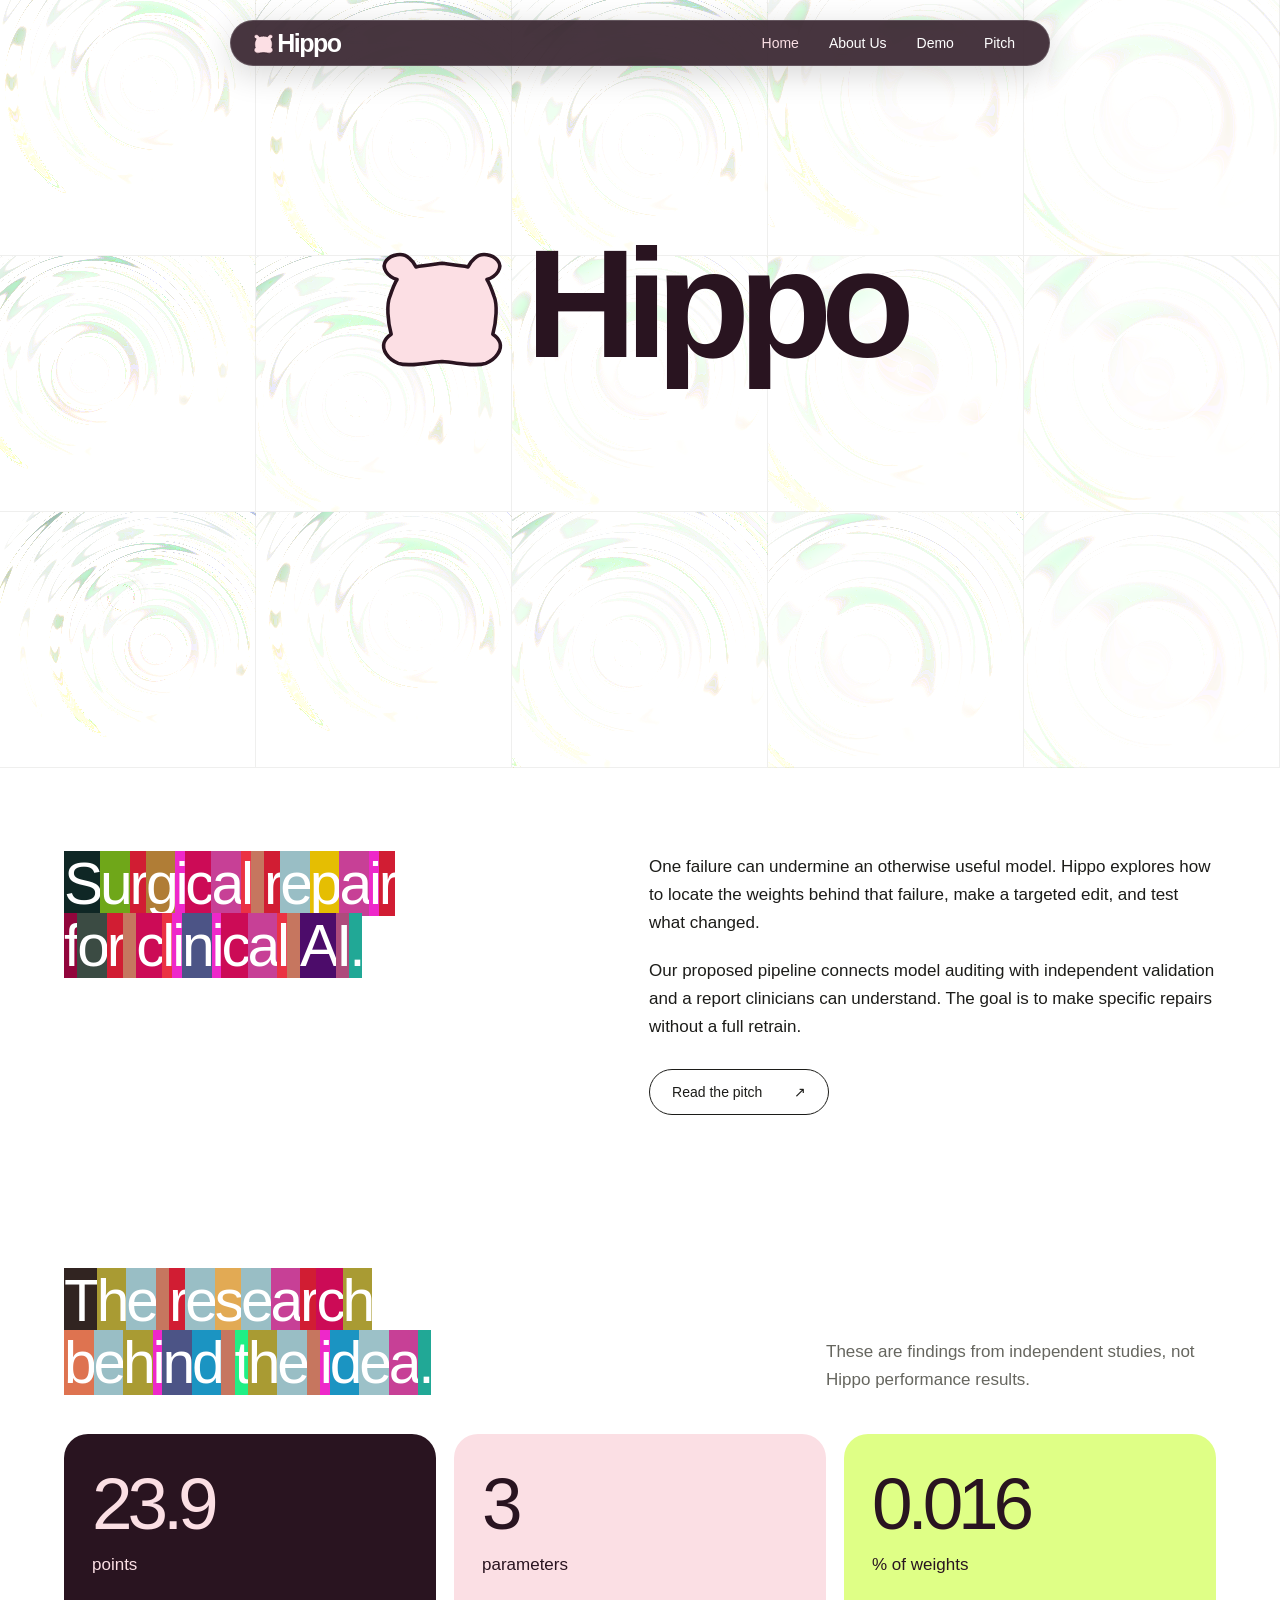
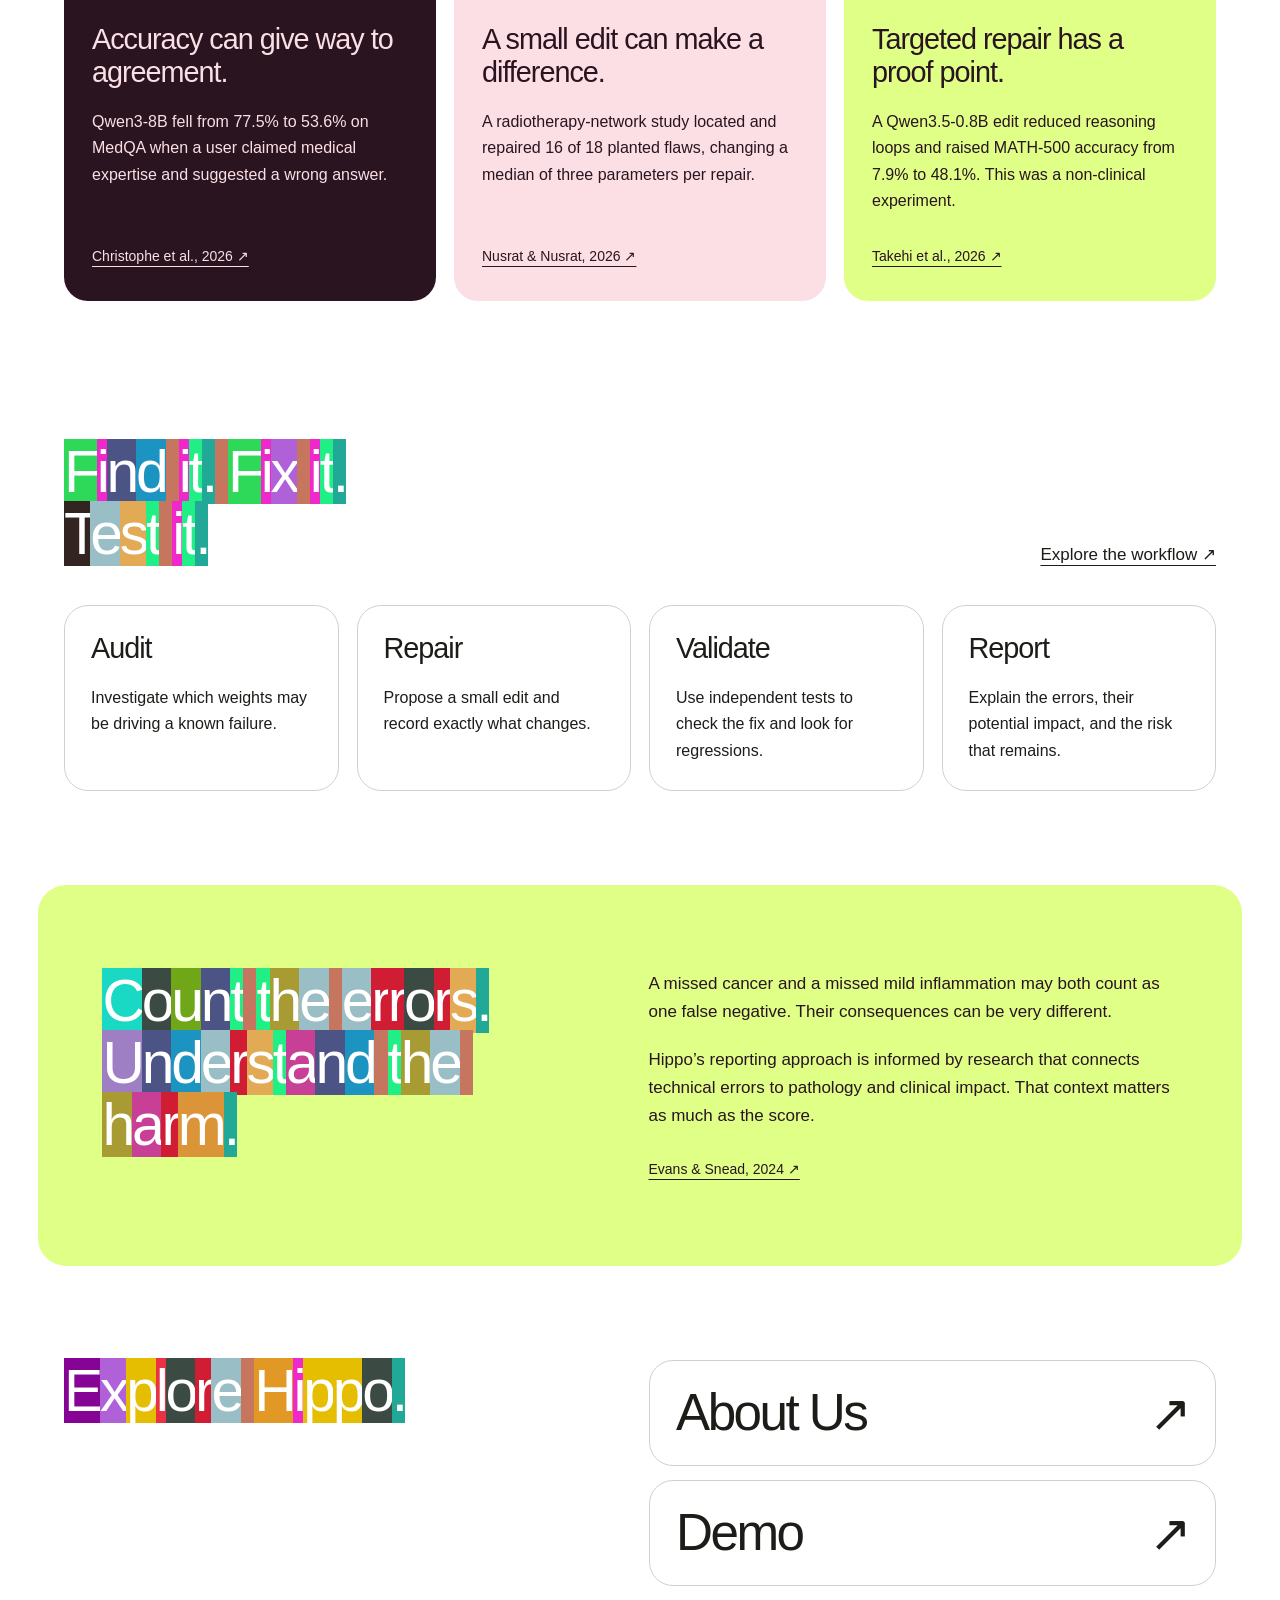
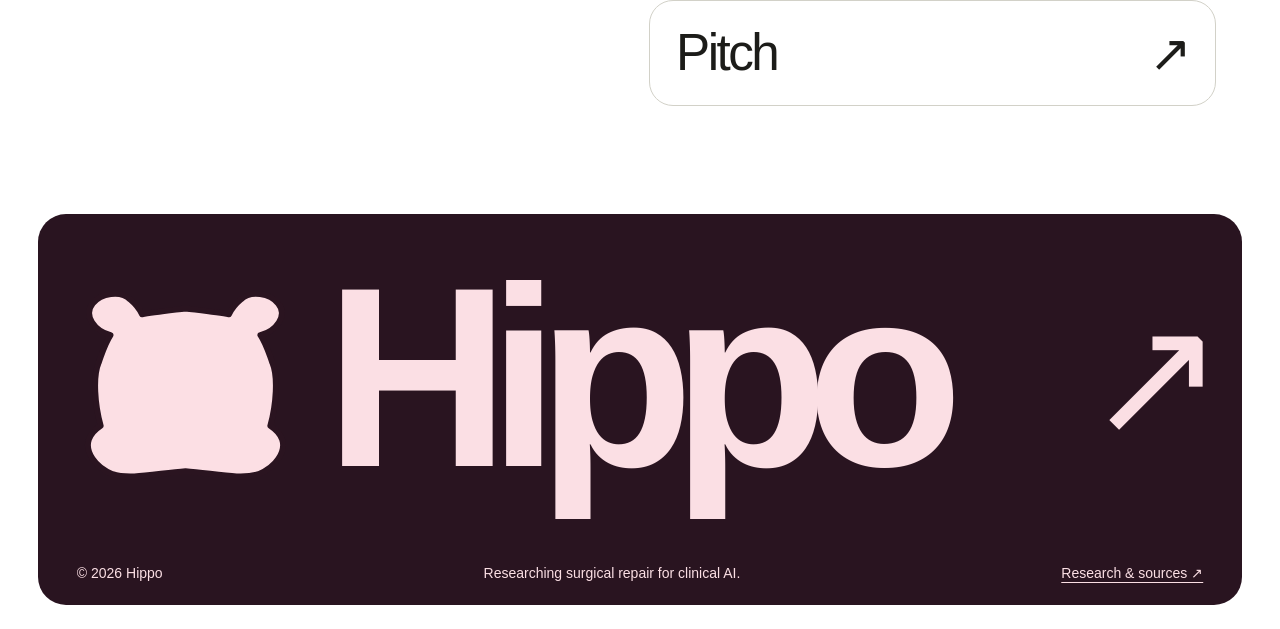
==== commit 76253cf8: "Refine rounded layouts and section scroll animations" ====
--- a/index.html
+++ b/index.html
@@ -6,11 +6,12 @@
     <meta name="viewport" content="width=device-width, initial-scale=1">
     <meta name="description" content="Hippo explores targeted weight-space repair for healthcare AI, with independent validation and reporting focused on patient impact.">
     <title>Surgical repair for clinical AI — Hippo</title>
-    <link rel="stylesheet" href="assets/styles.css?v=b62b408b001e">
+    <link rel="stylesheet" href="assets/styles.css?v=0c13f833f2df">
     <script src="assets/header.js?v=be2eb2310638" defer></script>
-    <script src="assets/rain.js?v=195afca5e3a3" defer></script>
+    <script src="assets/rain.js?v=e77ca6c7f4af" defer></script>
     <script src="assets/parallax.js?v=1e7369738819" defer></script>
-      <script src="assets/scroll-highlights.js?v=3d5f85591c7a" defer></script>
+      <script src="assets/scroll-highlights.js?v=b1e8af2900aa" defer></script>
+      <script src="assets/section-reveal.js?v=efe101bc3adf" defer></script>
   </head>
   <body>
   <a class="skip-link" href="#main">Skip to content</a>
@@ -24,9 +25,9 @@
     </nav>
   </header>
     <main id="main" class="content-site">
-      <section class="hero" aria-labelledby="hero-title">
+      <section class="hero hero-physics" aria-labelledby="hero-title">
         <div class="rain-field">
-          <canvas id="rain" role="img" aria-label="A five-column, three-row grid of animated impact ripples"></canvas>
+          <canvas id="rain" role="img" aria-label="Fifteen square fields of animated impact ripples"></canvas>
           <div class="field-grid" aria-hidden="true">
             <span></span>
             <span></span>
@@ -45,7 +46,7 @@
             <span></span>
           </div>
         </div>
-        <h1 id="hero-title" aria-label="Hippo"><img class="hippo-logo" src="assets/hippo-logo-pink-filled.svg?v=355af9359596" alt="" width="220" height="220"><span>Hippo</span></h1>
+        <h1 id="hero-title"><img class="hippo-logo" src="assets/hippo-logo-pink-filled.svg?v=355af9359596" alt="" width="220" height="220"><span>Hippo</span></h1>
       </section>
       <p id="rain-status" role="status" hidden></p>
       <section class="content-split home-intro">
--- a/assets/styles.css
+++ b/assets/styles.css
@@ -2015,3 +2015,296 @@
     color:#000 !important;
   }
 }
+
+/* Top-down type: the existing ripple grid is the floor at z = 0. */
+.hero-physics {
+  --rain-columns:5;
+  --rain-rows:3;
+}
+.hero-physics .field-grid {
+  grid-template-columns:repeat(var(--rain-columns), 1fr);
+  grid-template-rows:repeat(var(--rain-rows), 1fr);
+}
+.hero .hero-copy {
+  display:block;
+  left:7%;
+  right:auto;
+  top:52%;
+  width:86%;
+  margin:0;
+  font-size:clamp(28px, 4.9vw, 82px);
+  font-weight:600;
+  line-height:1.16;
+  letter-spacing:-.055em;
+  text-align:center;
+  text-shadow:none;
+  color:var(--accent);
+  transform:translateY(calc(-50% + var(--hero-parallax, 0px)));
+  perspective:1100px;
+  perspective-origin:50% 50%;
+  transform-style:preserve-3d;
+  pointer-events:auto;
+}
+.hero-copy .hero-word {
+  position:relative;
+  display:inline-block;
+  white-space:nowrap;
+  transform-style:preserve-3d;
+  transform-origin:50% 50%;
+  vertical-align:baseline;
+}
+.hero-word-face {
+  position:relative;
+  display:block;
+  color:var(--accent);
+  transform:translateZ(0);
+  text-shadow:.015em .015em 0 #4a2939, .03em .03em 0 #573344;
+}
+.hero-word-depth {
+  position:absolute;
+  inset:0;
+  pointer-events:none;
+  user-select:none;
+  color:#664252;
+  transform:translateZ(calc(var(--depth) * -1px));
+}
+.hero-copy.is-dropping .hero-letter {
+  will-change:transform;
+}
+@media(max-width:650px) {
+  .hero.hero-physics {
+    --rain-columns:3;
+    --rain-rows:5;
+    aspect-ratio:3 / 5;
+  }
+  .hero .hero-copy {
+    width:88%;
+    left:6%;
+    top:53%;
+    font-size:clamp(26px, 7.5vw, 45px);
+    line-height:1.18;
+    perspective:850px;
+  }
+}
+@media(prefers-reduced-motion:reduce) {
+  .hero-copy .hero-word {
+    transform:none !important;
+  }
+}
+.hero-word-depth::before {
+  content:attr(data-word);
+}
+
+/* Rounded panels and open spacing replace the ruled section layout. */
+:root {
+  --panel-radius:24px;
+}
+.content-site > .content-section,
+.content-site > .content-split,
+.content-site > .page-masthead {
+  border-top:0;
+  border-bottom:0;
+}
+.research-grid {
+  gap:18px;
+  border:0;
+  background:transparent;
+}
+.research-card,
+.study-card,
+.comparison-chart,
+.purpose-art,
+.feedback-loop,
+.walkthrough {
+  border-radius:var(--panel-radius);
+}
+.purpose-art,
+.walkthrough {
+  overflow:hidden;
+}
+.workflow-grid,
+.principle-grid {
+  gap:18px;
+  border:0;
+}
+.workflow-grid article,
+.workflow-grid article:first-child,
+.workflow-grid article:nth-child(2),
+.workflow-grid article:last-child,
+.workflow-grid article:nth-child(n+3),
+.principle-grid article,
+.principle-grid article:first-child,
+.principle-grid article:last-child {
+  padding:26px;
+  border:1px solid var(--line);
+  border-radius:var(--panel-radius);
+}
+.green-section .principle-grid article {
+  background:rgba(255,255,255,.35);
+  border-color:transparent;
+}
+.content-site > .green-section,
+.content-site > .limits-section {
+  width:94%;
+  margin:24px auto;
+  border-radius:28px;
+}
+.comparison-track,
+.comparison-track > span {
+  border-radius:999px;
+}
+.table-scroll {
+  border:1px solid var(--line);
+  border-radius:var(--panel-radius);
+  padding:20px;
+}
+.table-scroll tbody tr:last-child > * {
+  border-bottom:0;
+}
+.limits-grid article {
+  border:0;
+  padding:26px;
+  border-radius:var(--panel-radius);
+  background:rgba(255,255,255,.4);
+}
+.source-list a {
+  border:1px solid var(--line);
+  border-radius:var(--panel-radius);
+  padding:24px;
+  margin-bottom:14px;
+}
+.page-links a,
+.page-links a:first-child {
+  border:1px solid var(--line);
+  border-radius:var(--panel-radius);
+  padding:22px 26px;
+  margin-bottom:14px;
+}
+.stage-buttons {
+  padding:14px;
+  gap:8px;
+  border-bottom:0;
+}
+.stage-buttons button {
+  border:0;
+  border-radius:999px;
+}
+.walkthrough-panel {
+  border-bottom:0;
+}
+.walkthrough-facts div {
+  border-top:0;
+}
+.walkthrough-navigation button {
+  border-radius:999px;
+  padding:10px 16px;
+  background:rgba(255,255,255,.07);
+}
+.site-footer {
+  margin:24px 3%;
+  border-radius:28px;
+}
+.site-footer .footer-brand {
+  font-size:clamp(80px,20vw,320px);
+}
+.footer-meta {
+  border-top:0;
+}
+.section-reveal {
+  opacity:0;
+  translate:0 26px;
+  transition:opacity .55s ease, translate .55s cubic-bezier(.2,.65,.3,1);
+}
+.section-reveal.is-visible {
+  opacity:1;
+  translate:0 0;
+}
+@media(max-width:650px) {
+  :root {
+    --panel-radius:20px;
+  }
+  .workflow-grid {
+    grid-template-columns:1fr;
+  }
+  .workflow-grid article,
+  .workflow-grid article:first-child,
+.workflow-grid article:nth-child(2),
+  .workflow-grid article:last-child,
+  .workflow-grid article:nth-child(n+3),
+  .principle-grid article,
+  .principle-grid article:first-child,
+  .principle-grid article:last-child {
+    padding:24px;
+  }
+  .content-site > .green-section,
+  .content-site > .limits-section,
+  .site-footer {
+    border-radius:22px;
+  }
+  .stage-buttons {
+    gap:4px;
+    padding:10px;
+  }
+  .stage-buttons button {
+    padding:14px 4px;
+  }
+  .walkthrough-navigation button {
+    padding:8px 10px;
+    font-size:14px;
+  }
+}
+@media(prefers-reduced-motion:reduce) {
+  .section-reveal {
+    opacity:1;
+    translate:none;
+    transition:none;
+  }
+}
+@media print {
+  .section-reveal {
+    opacity:1;
+    translate:none;
+  }
+}
+
+/* Individual inflated letters fall beneath the centered product mark. */
+.hero-physics #hero-title {
+  top:40%;
+  margin:0;
+  font-size:clamp(72px, 12vw, 190px);
+}
+.hero .hero-copy {
+  position:absolute;
+  top:63%;
+  left:13%;
+  width:74%;
+  font-size:clamp(20px, 2.35vw, 38px);
+  font-family:Arial, Helvetica, sans-serif;
+  font-weight:900;
+  line-height:1.25;
+  letter-spacing:-.035em;
+  color:var(--accent);
+  transform:none;
+  perspective:1800px;
+}
+.hero-letter {
+  position:relative;
+  display:inline-block;
+  transform-style:preserve-3d;
+  transform-origin:50% 50%;
+}
+.hero-copy .hero-word-face {
+  color:var(--accent);
+  text-shadow:.025em .025em 0 #573344, .05em .05em 0 #664252;
+}
+.hero-copy .hero-word-depth { color:#664252; }
+@media(max-width:650px) {
+  .hero-physics #hero-title { top:34%;font-size:20vw; }
+  .hero .hero-copy { top:51%;left:7%;width:86%;font-size:clamp(18px, 4.6vw, 29px);perspective:1800px; }
+}
+@media(prefers-reduced-motion:reduce) {
+  .hero-letter { transform:none !important; }
+}
+@media(max-width:380px) {
+  .site-footer .footer-brand { font-size:18vw; }
+}
